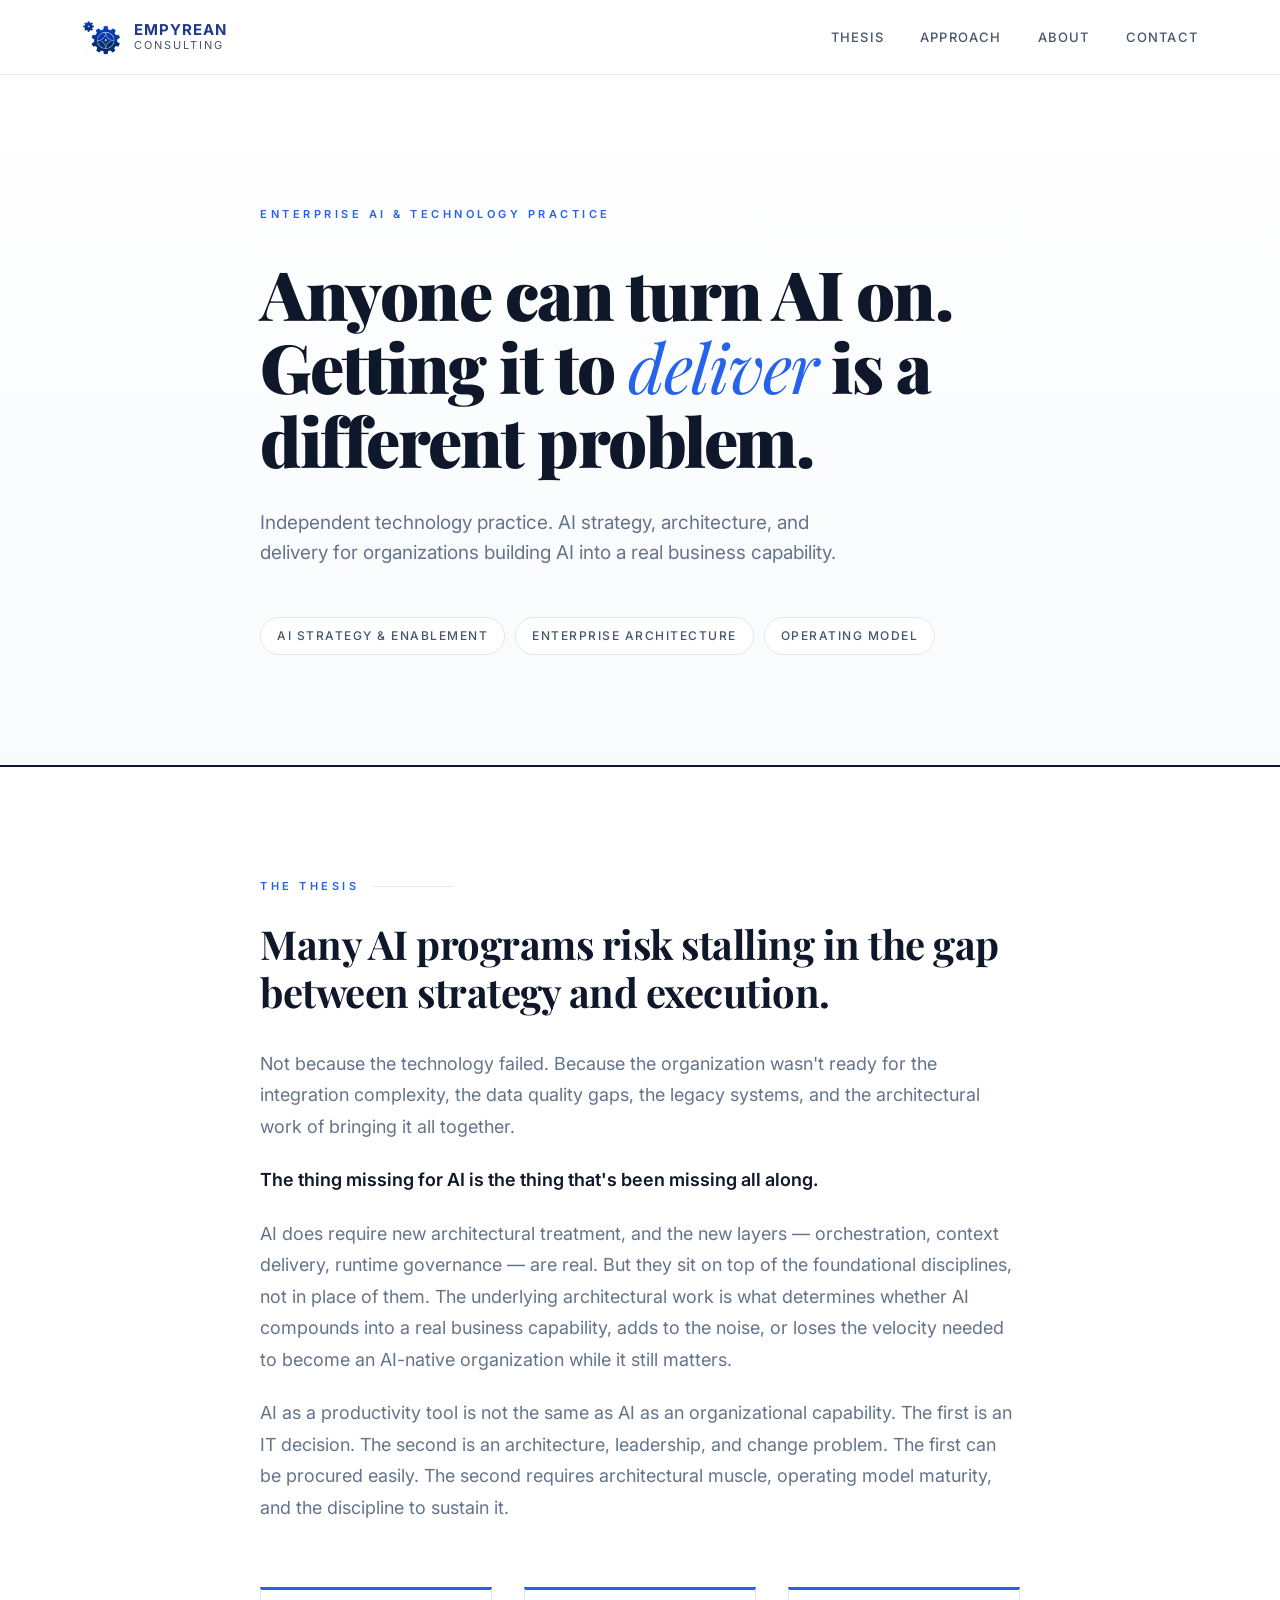
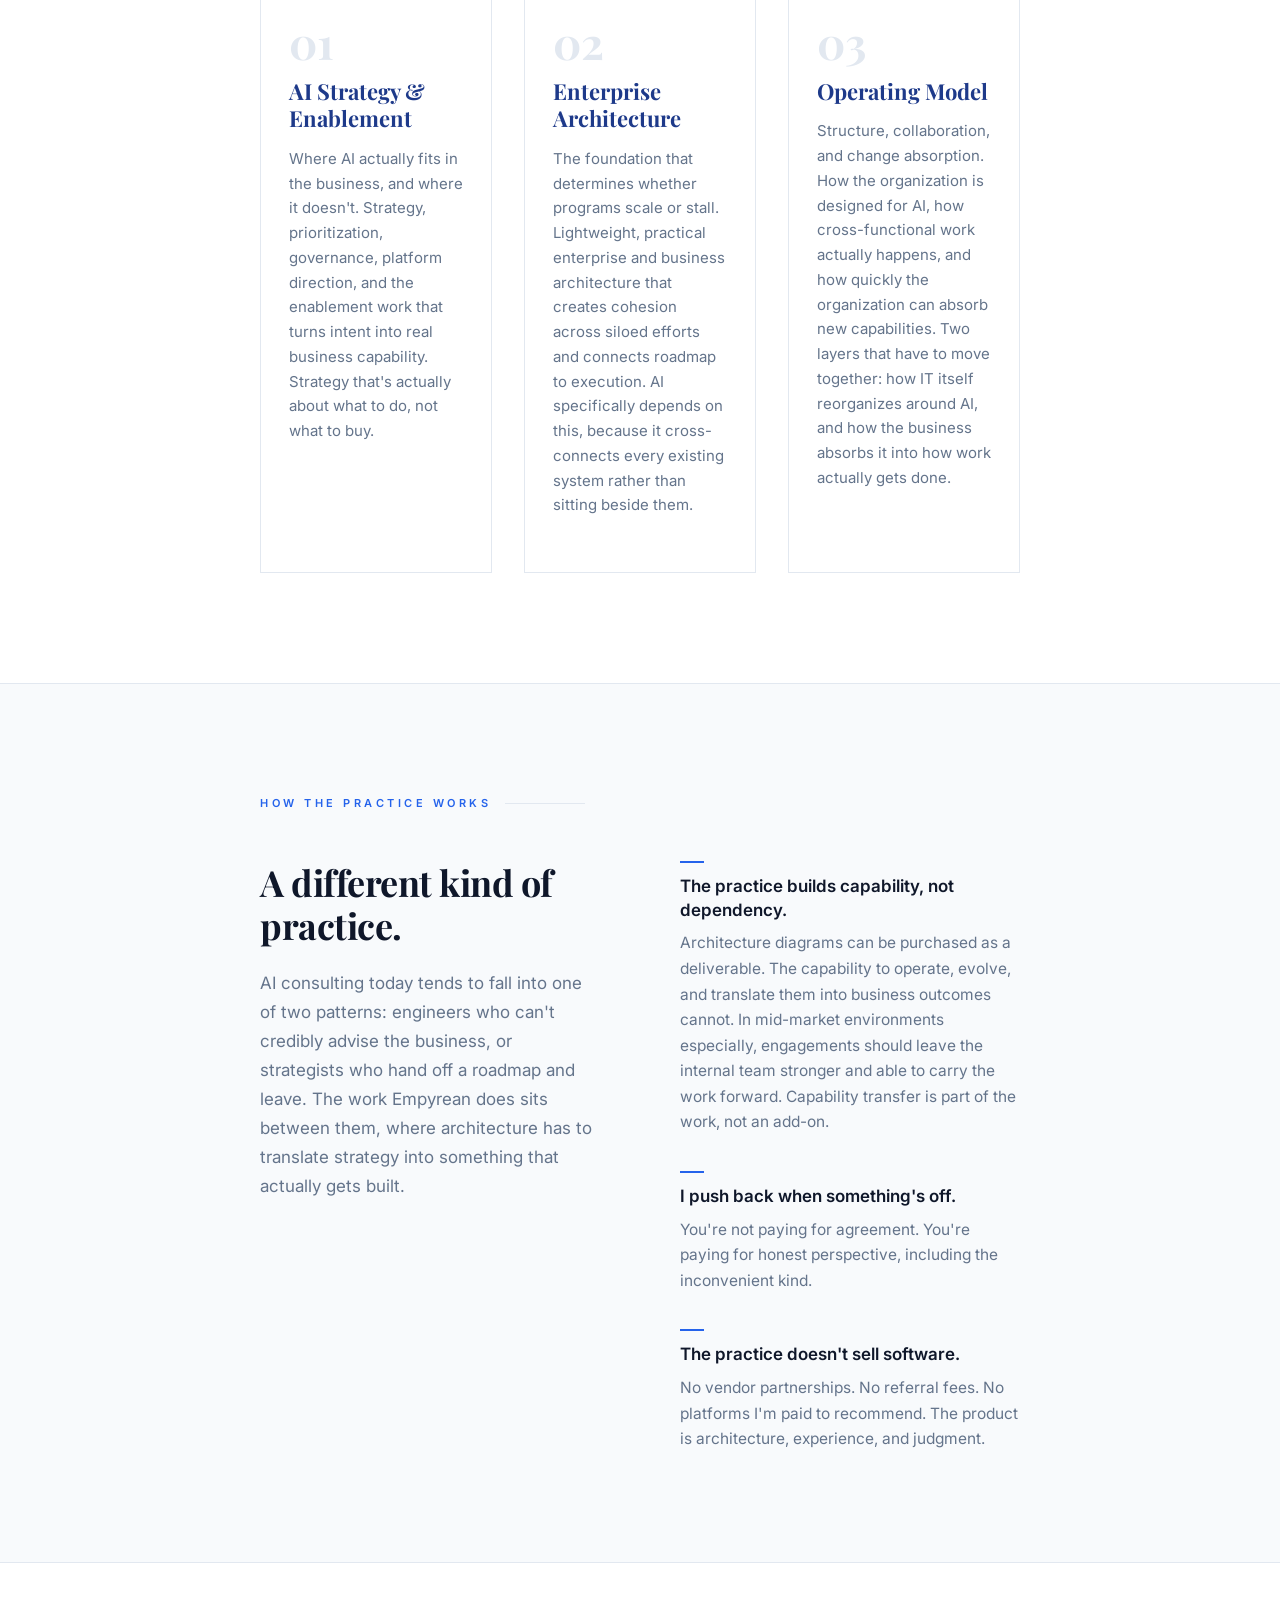
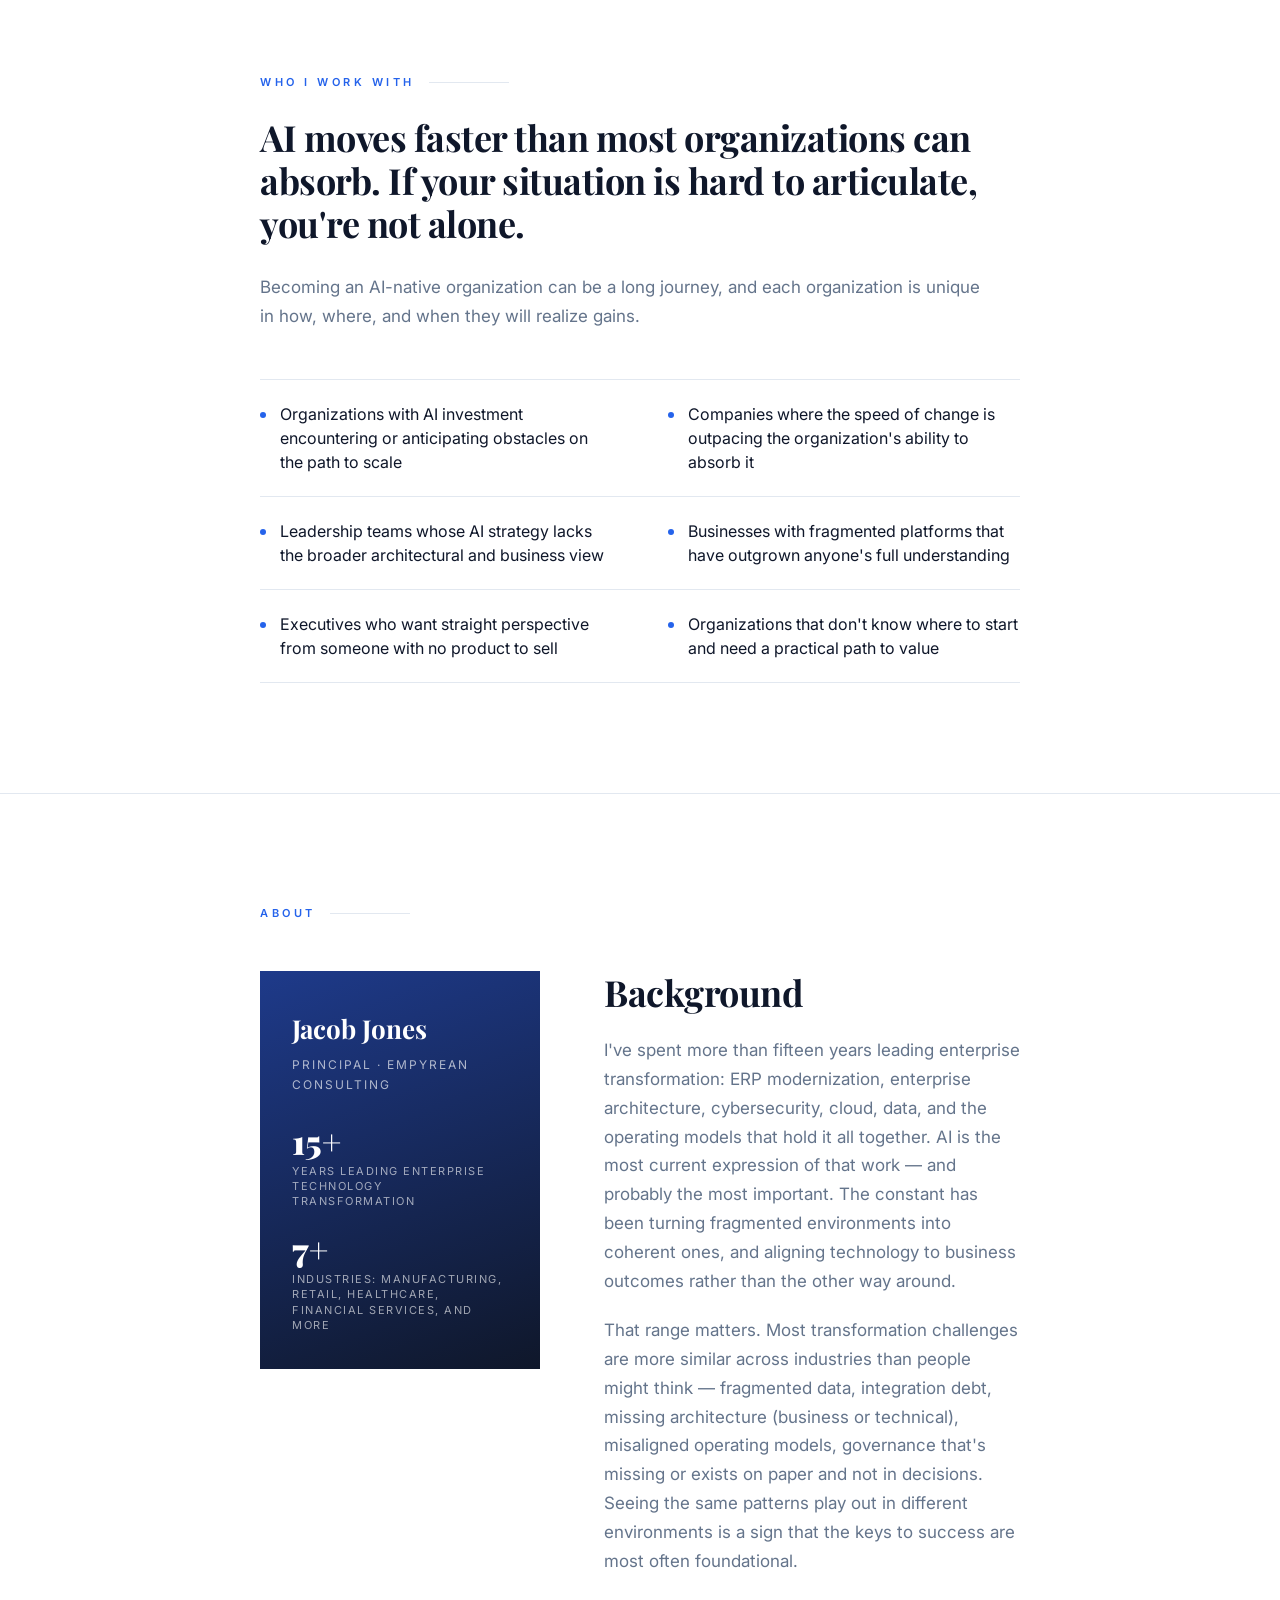
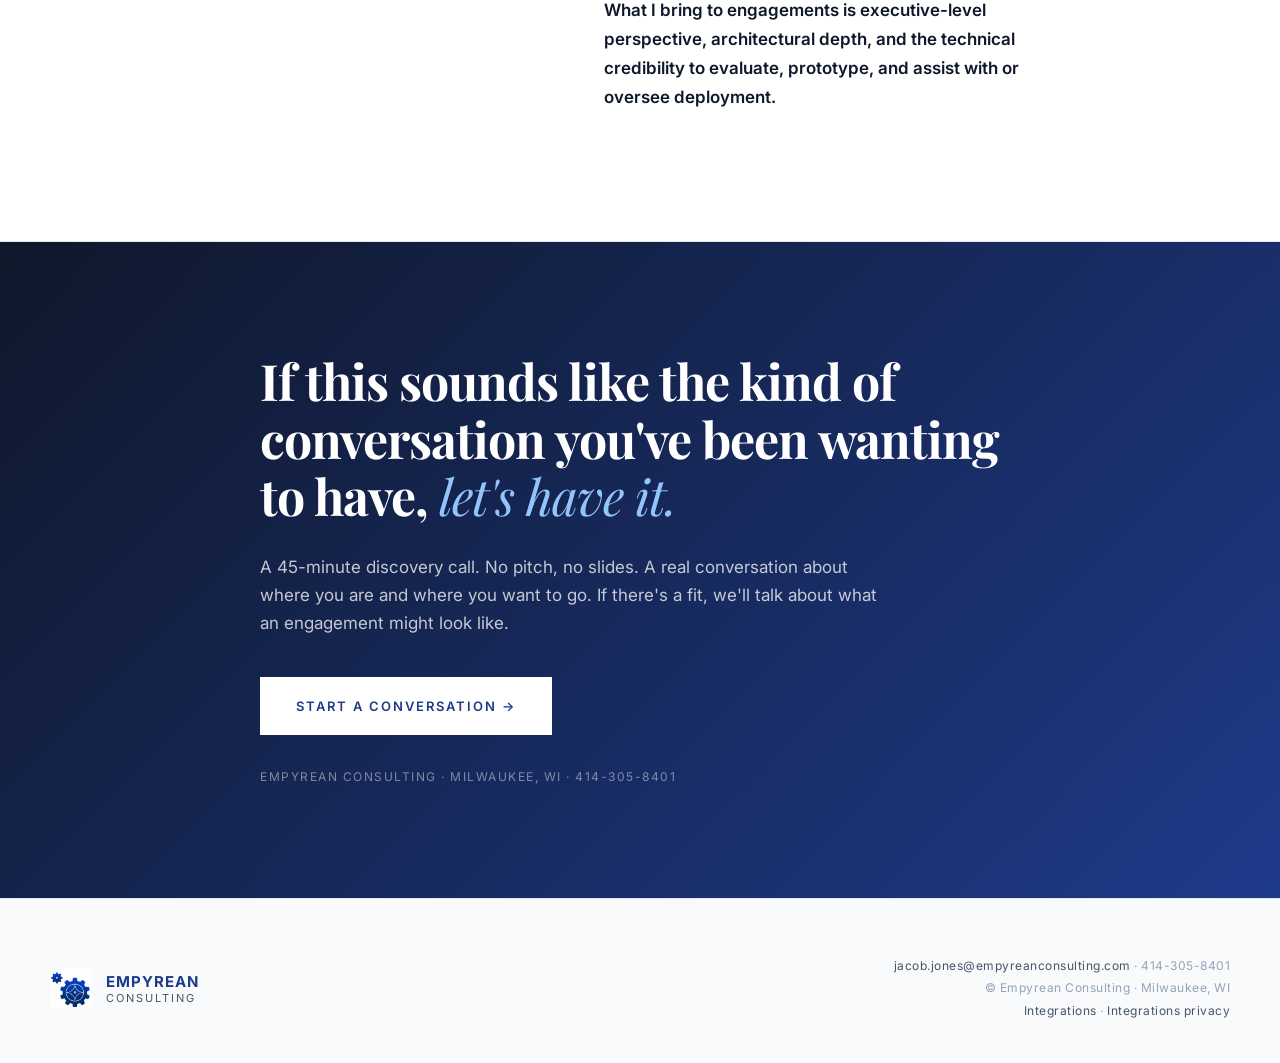
==== about/index.html @ c44e19b5 "Draft software homepage and preserve consulting About [pc1-codex-4]" ====
<!DOCTYPE html>
<html lang="en">
<head>
<meta charset="UTF-8">
<meta name="google-site-verification" content="CAHDB5dFgv0zYe6Qhjd2fgvT1jPb4KAno0qpgCTAJr0" />
<meta name="viewport" content="width=device-width, initial-scale=1.0">
<title>About the Practice | Empyrean Consulting</title>
<meta name="description" content="Independent technology practice helping organizations close the gap between AI strategy and execution. AI Strategy &amp; Enablement, Enterprise Architecture, and Operating Model.">

<meta property="og:title" content="Empyrean Consulting">
<meta property="og:description" content="Anyone can turn AI on. Getting it to deliver is a different problem.">
<meta property="og:type" content="website">
<meta property="og:url" content="https://empyreanconsulting.com/about/">

<link rel="icon" type="image/png" href="../assets/logo-gear.png">
<link href="https://fonts.googleapis.com/css2?family=Playfair+Display:wght@400;700;900&family=Inter:wght@300;400;500;600;700&display=swap" rel="stylesheet">

<style>
  :root {
    --ink: #0f172a;
    --primary: #1e3a8a;
    --accent: #2563eb;
    --steel: #475569;
    --mid: #64748b;
    --soft: #94a3b8;
    --rule: #e2e8f0;
    --paper: #ffffff;
    --paper-2: #f8fafc;
    --paper-3: #f1f5f9;
    --max-width: 1180px;
    --content-width: 760px;
  }

  *, *::before, *::after { box-sizing: border-box; margin: 0; padding: 0; }
  html { scroll-behavior: smooth; }

  body {
    background: var(--paper);
    color: var(--ink);
    font-family: 'Inter', -apple-system, BlinkMacSystemFont, sans-serif;
    font-weight: 400;
    font-size: 17px;
    line-height: 1.7;
    -webkit-font-smoothing: antialiased;
    -moz-osx-font-smoothing: grayscale;
  }

  /* NAV */
  nav {
    position: sticky;
    top: 0;
    z-index: 100;
    background: rgba(255, 255, 255, 0.92);
    backdrop-filter: blur(12px);
    -webkit-backdrop-filter: blur(12px);
    border-bottom: 1px solid var(--rule);
  }
  nav .container {
    max-width: var(--max-width);
    margin: 0 auto;
    padding: 18px 32px;
    display: flex;
    justify-content: space-between;
    align-items: center;
  }
  .brand {
    display: flex;
    align-items: center;
    gap: 12px;
    text-decoration: none;
  }
  .brand img {
    height: 38px;
    width: auto;
    display: block;
  }
  .brand-text {
    font-family: 'Inter', sans-serif;
    font-weight: 700;
    font-size: 15px;
    letter-spacing: 1px;
    color: var(--primary);
    text-transform: uppercase;
    line-height: 1.2;
  }
  .brand-text .sub {
    color: var(--steel);
    font-weight: 400;
    font-size: 11px;
    letter-spacing: 2px;
    display: block;
  }
  .nav-links { display: flex; gap: 36px; }
  .nav-links a {
    color: var(--steel);
    text-decoration: none;
    font-size: 13px;
    font-weight: 500;
    letter-spacing: 1.2px;
    text-transform: uppercase;
    transition: color 0.2s ease;
  }
  .nav-links a:hover { color: var(--accent); }

  @media (max-width: 700px) {
    .nav-links { display: none; }
    .brand-text { font-size: 13px; }
  }

  /* SECTIONS */
  section {
    padding: 110px 32px;
    border-bottom: 1px solid var(--rule);
  }
  section:last-of-type { border-bottom: none; }
  .container { max-width: var(--max-width); margin: 0 auto; }
  .content-narrow { max-width: var(--content-width); }

  /* HERO */
  .hero {
    padding: 130px 32px 110px;
    background: linear-gradient(180deg, var(--paper) 0%, var(--paper-2) 100%);
    border-bottom: 2px solid var(--ink);
    position: relative;
    overflow: hidden;
  }
  .hero::before {
    content: '';
    position: absolute;
    right: -200px;
    top: -100px;
    width: 600px;
    height: 600px;
    background-image: url('assets/logo-gear.png');
    background-size: contain;
    background-repeat: no-repeat;
    background-position: center;
    opacity: 0.05;
    z-index: 0;
  }
  .hero .container { position: relative; z-index: 1; }
  .hero-eyebrow {
    font-size: 11px;
    font-weight: 600;
    letter-spacing: 3.5px;
    text-transform: uppercase;
    color: var(--accent);
    margin-bottom: 32px;
  }
  .hero h1 {
    font-family: 'Playfair Display', serif;
    font-size: clamp(38px, 6vw, 68px);
    font-weight: 900;
    line-height: 1.08;
    letter-spacing: -1.5px;
    margin-bottom: 32px;
    color: var(--ink);
    max-width: 900px;
  }
  .hero h1 em {
    font-style: italic;
    font-weight: 400;
    color: var(--accent);
  }
  .hero-sub {
    font-size: 19px;
    color: var(--mid);
    max-width: 620px;
    line-height: 1.6;
    margin-bottom: 48px;
  }
  .hero-meta { display: flex; flex-wrap: wrap; gap: 10px; }
  .hero-meta .pill {
    padding: 8px 16px;
    background: var(--paper);
    border: 1px solid var(--rule);
    border-radius: 100px;
    font-size: 12px;
    letter-spacing: 1.5px;
    text-transform: uppercase;
    color: var(--steel);
    font-weight: 500;
  }

  /* SECTION LABELS */
  .section-label {
    font-size: 11px;
    font-weight: 600;
    letter-spacing: 3.5px;
    text-transform: uppercase;
    color: var(--accent);
    margin-bottom: 24px;
    display: flex;
    align-items: center;
    gap: 14px;
  }
  .section-label::after {
    content: '';
    flex: 1;
    height: 1px;
    background: var(--rule);
    max-width: 80px;
  }

  /* THESIS */
  .thesis h2 {
    font-family: 'Playfair Display', serif;
    font-size: clamp(28px, 4vw, 40px);
    font-weight: 700;
    line-height: 1.2;
    margin-bottom: 32px;
    color: var(--ink);
    letter-spacing: -0.5px;
  }
  .thesis p {
    font-size: 18px;
    color: var(--mid);
    margin-bottom: 22px;
    line-height: 1.75;
  }
  .thesis p strong { color: var(--ink); font-weight: 600; }

  /* PILLARS */
  .pillars-grid {
    display: grid;
    grid-template-columns: repeat(3, 1fr);
    gap: 32px;
    margin-top: 64px;
  }
  @media (max-width: 820px) {
    .pillars-grid { grid-template-columns: 1fr; gap: 24px; }
  }
  .pillar {
    background: var(--paper);
    border: 1px solid var(--rule);
    border-top: 3px solid var(--accent);
    padding: 32px 28px;
    transition: transform 0.2s ease, box-shadow 0.2s ease;
  }
  .pillar:hover {
    transform: translateY(-2px);
    box-shadow: 0 8px 24px rgba(15, 23, 42, 0.06);
  }
  .pillar-num {
    font-family: 'Playfair Display', serif;
    font-size: 44px;
    font-weight: 700;
    color: var(--rule);
    line-height: 0.9;
    margin-bottom: 16px;
  }
  .pillar h3 {
    font-family: 'Playfair Display', serif;
    font-size: 22px;
    font-weight: 700;
    margin-bottom: 14px;
    color: var(--primary);
    line-height: 1.25;
  }
  .pillar p { font-size: 15px; color: var(--mid); line-height: 1.65; }

  /* APPROACH */
  .approach { background: var(--paper-2); }
  .approach-grid {
    display: grid;
    grid-template-columns: 1fr 1fr;
    gap: 80px;
    margin-top: 48px;
  }
  @media (max-width: 820px) { .approach-grid { grid-template-columns: 1fr; gap: 48px; } }
  .approach h2 {
    font-family: 'Playfair Display', serif;
    font-size: clamp(28px, 4vw, 36px);
    font-weight: 700;
    line-height: 1.2;
    margin-bottom: 22px;
    letter-spacing: -0.5px;
    color: var(--ink);
  }
  .approach-intro { font-size: 17px; color: var(--mid); line-height: 1.7; }
  .approach-principle { margin-bottom: 36px; }
  .approach-principle:last-child { margin-bottom: 0; }
  .approach-principle h4 {
    font-size: 17px;
    font-weight: 600;
    color: var(--ink);
    margin-bottom: 8px;
    line-height: 1.4;
  }
  .approach-principle p { font-size: 15.5px; color: var(--mid); line-height: 1.65; }
  .approach-divider {
    width: 24px;
    height: 2px;
    background: var(--accent);
    margin-bottom: 12px;
  }

  /* WHO */
  .who h2 {
    font-family: 'Playfair Display', serif;
    font-size: clamp(28px, 4vw, 36px);
    font-weight: 700;
    line-height: 1.2;
    margin-bottom: 28px;
    letter-spacing: -0.5px;
    color: var(--ink);
  }
  .who-intro {
    font-size: 17px;
    color: var(--mid);
    margin-bottom: 48px;
    line-height: 1.7;
    max-width: 720px;
  }
  .who-grid {
    display: grid;
    grid-template-columns: repeat(2, 1fr);
    border-top: 1px solid var(--rule);
  }
  @media (max-width: 640px) { .who-grid { grid-template-columns: 1fr; } }
  .who-item {
    padding: 22px 28px 22px 0;
    border-bottom: 1px solid var(--rule);
    font-size: 16px;
    color: var(--ink);
    line-height: 1.5;
    display: flex;
    align-items: flex-start;
    gap: 14px;
  }
  .who-item:nth-child(even) { padding-left: 28px; padding-right: 0; }
  .who-item::before {
    content: '';
    flex-shrink: 0;
    width: 6px;
    height: 6px;
    background: var(--accent);
    border-radius: 50%;
    margin-top: 10px;
  }
  @media (max-width: 640px) {
    .who-item, .who-item:nth-child(even) { padding: 18px 0; }
  }

  /* ABOUT */
  .about-grid {
    display: grid;
    grid-template-columns: 280px 1fr;
    gap: 64px;
    align-items: start;
    margin-top: 48px;
  }
  @media (max-width: 820px) { .about-grid { grid-template-columns: 1fr; gap: 32px; } }
  .about-card {
    background: var(--primary);
    background-image: linear-gradient(160deg, var(--primary) 0%, var(--ink) 100%);
    color: #fff;
    padding: 36px 32px;
    position: relative;
    overflow: hidden;
  }
  .about-card::before {
    content: '';
    position: absolute;
    bottom: -80px;
    right: -80px;
    width: 240px;
    height: 240px;
    background-image: url('assets/logo-gear.png');
    background-size: contain;
    background-repeat: no-repeat;
    opacity: 0.1;
  }
  .about-card-content { position: relative; z-index: 1; }
  .about-card h3 {
    font-family: 'Playfair Display', serif;
    font-size: 26px;
    font-weight: 700;
    margin-bottom: 4px;
    color: #fff;
  }
  .about-card .role {
    font-size: 12px;
    letter-spacing: 2px;
    text-transform: uppercase;
    color: rgba(255,255,255,0.65);
    margin-bottom: 28px;
  }
  .about-card .stat-block { margin-bottom: 22px; }
  .about-card .stat-block:last-child { margin-bottom: 0; }
  .about-card .stat-num {
    font-family: 'Playfair Display', serif;
    font-size: 34px;
    font-weight: 900;
    line-height: 1;
    color: #fff;
  }
  .about-card .stat-label {
    font-size: 11px;
    letter-spacing: 1.5px;
    text-transform: uppercase;
    color: rgba(255,255,255,0.6);
    margin-top: 6px;
    line-height: 1.4;
  }
  .about-text h2 {
    font-family: 'Playfair Display', serif;
    font-size: clamp(28px, 4vw, 36px);
    font-weight: 700;
    line-height: 1.2;
    margin-bottom: 22px;
    letter-spacing: -0.5px;
    color: var(--ink);
  }
  .about-text p {
    font-size: 17px;
    color: var(--mid);
    margin-bottom: 20px;
    line-height: 1.7;
  }
  .about-text p strong { color: var(--ink); font-weight: 600; }

  /* CTA */
  .cta {
    background: var(--ink);
    background-image: linear-gradient(135deg, var(--ink) 0%, var(--primary) 100%);
    color: var(--paper);
    border: none;
    position: relative;
    overflow: hidden;
  }
  .cta::before {
    content: '';
    position: absolute;
    right: -150px;
    bottom: -150px;
    width: 500px;
    height: 500px;
    background-image: url('assets/logo-gear.png');
    background-size: contain;
    background-repeat: no-repeat;
    opacity: 0.07;
  }
  .cta .container { position: relative; z-index: 1; }
  .cta h2 {
    font-family: 'Playfair Display', serif;
    font-size: clamp(32px, 5vw, 50px);
    font-weight: 700;
    line-height: 1.15;
    margin-bottom: 28px;
    color: #fff;
    letter-spacing: -1px;
    max-width: 800px;
  }
  .cta h2 em {
    color: #93c5fd;
    font-style: italic;
    font-weight: 400;
  }
  .cta p {
    font-size: 17px;
    color: rgba(255,255,255,0.75);
    max-width: 620px;
    line-height: 1.65;
    margin-bottom: 40px;
  }
  .cta-button {
    display: inline-block;
    background: #fff;
    color: var(--primary);
    padding: 18px 36px;
    text-decoration: none;
    font-size: 13px;
    font-weight: 600;
    letter-spacing: 2px;
    text-transform: uppercase;
    transition: background 0.2s ease, transform 0.2s ease, color 0.2s ease;
  }
  .cta-button:hover {
    background: var(--accent);
    color: #fff;
    transform: translateY(-2px);
  }
  .cta-meta {
    margin-top: 32px;
    font-size: 12px;
    letter-spacing: 1.5px;
    text-transform: uppercase;
    color: rgba(255,255,255,0.45);
  }

  /* FOOTER */
  footer {
    background: var(--paper-2);
    padding: 56px 32px 40px;
    border-top: 1px solid var(--rule);
  }
  footer .container {
    display: flex;
    justify-content: space-between;
    align-items: center;
    flex-wrap: wrap;
    gap: 24px;
  }
  .footer-brand { display: flex; align-items: center; gap: 14px; }
  .footer-brand img { height: 40px; width: auto; }
  .footer-brand-text {
    font-family: 'Inter', sans-serif;
    font-weight: 700;
    font-size: 15px;
    color: var(--primary);
    text-transform: uppercase;
    letter-spacing: 1px;
    line-height: 1.3;
  }
  .footer-brand-text .sub {
    color: var(--steel);
    font-weight: 400;
    font-size: 11px;
    letter-spacing: 2px;
    display: block;
  }
  .footer-meta {
    font-size: 12px;
    color: var(--soft);
    letter-spacing: 0.5px;
    text-align: right;
    line-height: 1.9;
  }
  .footer-meta a { color: var(--steel); text-decoration: none; }
  .footer-meta a:hover { color: var(--accent); }
  @media (max-width: 640px) {
    footer .container { flex-direction: column; align-items: flex-start; }
    .footer-meta { text-align: left; }
  }
</style>
</head>

<body>

<nav>
  <div class="container">
    <a href="../" class="brand">
      <img src="../assets/logo-gear.png" alt="Empyrean Consulting">
      <span class="brand-text">Empyrean<span class="sub">Consulting</span></span>
    </a>
    <div class="nav-links">
      <a href="#thesis">Thesis</a>
      <a href="#approach">Approach</a>
      <a href="#about">About</a>
      <a href="#contact">Contact</a>
    </div>
  </div>
</nav>

<section class="hero" id="top">
  <div class="container content-narrow">
    <div class="hero-eyebrow">Enterprise AI &amp; Technology Practice</div>
    <h1>Anyone can turn AI on.<br>Getting it to <em>deliver</em> is a different problem.</h1>
    <p class="hero-sub">
      Independent technology practice. AI strategy, architecture, and delivery for organizations building AI into a real business capability.
    </p>
    <div class="hero-meta">
      <span class="pill">AI Strategy &amp; Enablement</span>
      <span class="pill">Enterprise Architecture</span>
      <span class="pill">Operating Model</span>
    </div>
  </div>
</section>

<section class="thesis" id="thesis">
  <div class="container content-narrow">
    <div class="section-label">The Thesis</div>
    <h2>Many AI programs risk stalling in the gap between strategy and execution.</h2>
    <p>
      Not because the technology failed. Because the organization wasn't ready for the integration complexity, the data quality gaps, the legacy systems, and the architectural work of bringing it all together.
    </p>
    <p>
      <strong>The thing missing for AI is the thing that's been missing all along.</strong>
    </p>
    <p>
      AI does require new architectural treatment, and the new layers — orchestration, context delivery, runtime governance — are real. But they sit on top of the foundational disciplines, not in place of them. The underlying architectural work is what determines whether AI compounds into a real business capability, adds to the noise, or loses the velocity needed to become an AI-native organization while it still matters.
    </p>
    <p>
      AI as a productivity tool is not the same as AI as an organizational capability. The first is an IT decision. The second is an architecture, leadership, and change problem. The first can be procured easily. The second requires architectural muscle, operating model maturity, and the discipline to sustain it.
    </p>

    <div class="pillars-grid">
      <div class="pillar">
        <div class="pillar-num">01</div>
        <h3>AI Strategy &amp; Enablement</h3>
        <p>Where AI actually fits in the business, and where it doesn't. Strategy, prioritization, governance, platform direction, and the enablement work that turns intent into real business capability. Strategy that's actually about what to do, not what to buy.</p>
      </div>
      <div class="pillar">
        <div class="pillar-num">02</div>
        <h3>Enterprise Architecture</h3>
        <p>The foundation that determines whether programs scale or stall. Lightweight, practical enterprise and business architecture that creates cohesion across siloed efforts and connects roadmap to execution. AI specifically depends on this, because it cross-connects every existing system rather than sitting beside them.</p>
      </div>
      <div class="pillar">
        <div class="pillar-num">03</div>
        <h3>Operating Model</h3>
        <p>Structure, collaboration, and change absorption. How the organization is designed for AI, how cross-functional work actually happens, and how quickly the organization can absorb new capabilities. Two layers that have to move together: how IT itself reorganizes around AI, and how the business absorbs it into how work actually gets done.</p>
      </div>
    </div>
  </div>
</section>

<section class="approach" id="approach">
  <div class="container content-narrow">
    <div class="section-label">How the Practice Works</div>
    <div class="approach-grid">
      <div>
        <h2>A different kind of practice.</h2>
        <p class="approach-intro">
          AI consulting today tends to fall into one of two patterns: engineers who can't credibly advise the business, or strategists who hand off a roadmap and leave. The work Empyrean does sits between them, where architecture has to translate strategy into something that actually gets built.
        </p>
      </div>
      <div>
        <div class="approach-principle">
          <div class="approach-divider"></div>
          <h4>The practice builds capability, not dependency.</h4>
          <p>Architecture diagrams can be purchased as a deliverable. The capability to operate, evolve, and translate them into business outcomes cannot. In mid-market environments especially, engagements should leave the internal team stronger and able to carry the work forward. Capability transfer is part of the work, not an add-on.</p>
        </div>
        <div class="approach-principle">
          <div class="approach-divider"></div>
          <h4>I push back when something's off.</h4>
          <p>You're not paying for agreement. You're paying for honest perspective, including the inconvenient kind.</p>
        </div>
        <div class="approach-principle">
          <div class="approach-divider"></div>
          <h4>The practice doesn't sell software.</h4>
          <p>No vendor partnerships. No referral fees. No platforms I'm paid to recommend. The product is architecture, experience, and judgment.</p>
        </div>
      </div>
    </div>
  </div>
</section>

<section class="who" id="who">
  <div class="container content-narrow">
    <div class="section-label">Who I Work With</div>
    <h2>AI moves faster than most organizations can absorb. If your situation is hard to articulate, you're not alone.</h2>
    <p class="who-intro">
      Becoming an AI-native organization can be a long journey, and each organization is unique in how, where, and when they will realize gains.
    </p>
    <div class="who-grid">
      <div class="who-item">Organizations with AI investment encountering or anticipating obstacles on the path to scale</div>
      <div class="who-item">Companies where the speed of change is outpacing the organization's ability to absorb it</div>
      <div class="who-item">Leadership teams whose AI strategy lacks the broader architectural and business view</div>
      <div class="who-item">Businesses with fragmented platforms that have outgrown anyone's full understanding</div>
      <div class="who-item">Executives who want straight perspective from someone with no product to sell</div>
      <div class="who-item">Organizations that don't know where to start and need a practical path to value</div>
    </div>
  </div>
</section>

<section class="about" id="about">
  <div class="container content-narrow">
    <div class="section-label">About</div>
    <div class="about-grid">
      <div class="about-card">
        <div class="about-card-content">
          <h3>Jacob Jones</h3>
          <div class="role">Principal · Empyrean Consulting</div>
          <div class="stat-block">
            <div class="stat-num">15+</div>
            <div class="stat-label">Years Leading Enterprise Technology Transformation</div>
          </div>
          <div class="stat-block">
            <div class="stat-num">7+</div>
            <div class="stat-label">Industries: Manufacturing, Retail, Healthcare, Financial Services, and More</div>
          </div>
        </div>
      </div>
      <div class="about-text">
        <h2>Background</h2>
        <p>
          I've spent more than fifteen years leading enterprise transformation: ERP modernization, enterprise architecture, cybersecurity, cloud, data, and the operating models that hold it all together. AI is the most current expression of that work — and probably the most important. The constant has been turning fragmented environments into coherent ones, and aligning technology to business outcomes rather than the other way around.
        </p>
        <p>
          That range matters. Most transformation challenges are more similar across industries than people might think — fragmented data, integration debt, missing architecture (business or technical), misaligned operating models, governance that's missing or exists on paper and not in decisions. Seeing the same patterns play out in different environments is a sign that the keys to success are most often foundational.
        </p>
        <p>
          <strong>What I bring to engagements is executive-level perspective, architectural depth, and the technical credibility to evaluate, prototype, and assist with or oversee deployment.</strong>
        </p>
      </div>
    </div>
  </div>
</section>

<section class="cta" id="contact">
  <div class="container content-narrow">
    <h2>If this sounds like the kind of conversation you've been wanting to have, <em>let's have it.</em></h2>
    <p>
      A 45-minute discovery call. No pitch, no slides. A real conversation about where you are and where you want to go. If there's a fit, we'll talk about what an engagement might look like.
    </p>
    <a href="mailto:jacob.jones@empyreanconsulting.com?subject=Empyrean%20Consulting%20%E2%80%94%20Discovery%20Conversation" class="cta-button">Start a Conversation →</a>
    <div class="cta-meta">Empyrean Consulting · Milwaukee, WI · 414-305-8401</div>
  </div>
</section>

<footer>
  <div class="container">
    <div class="footer-brand">
      <img src="../assets/logo-gear.png" alt="Empyrean Consulting">
      <div class="footer-brand-text">
        Empyrean<span class="sub">Consulting</span>
      </div>
    </div>
    <div class="footer-meta">
      <a href="mailto:jacob.jones@empyreanconsulting.com">jacob.jones@empyreanconsulting.com</a> · 414-305-8401<br>
      © Empyrean Consulting · Milwaukee, WI<br>
      <a href="../integrations/">Integrations</a> · <a href="../integrations/privacy/">Integrations privacy</a>
    </div>
  </div>
</footer>

</body>
</html>
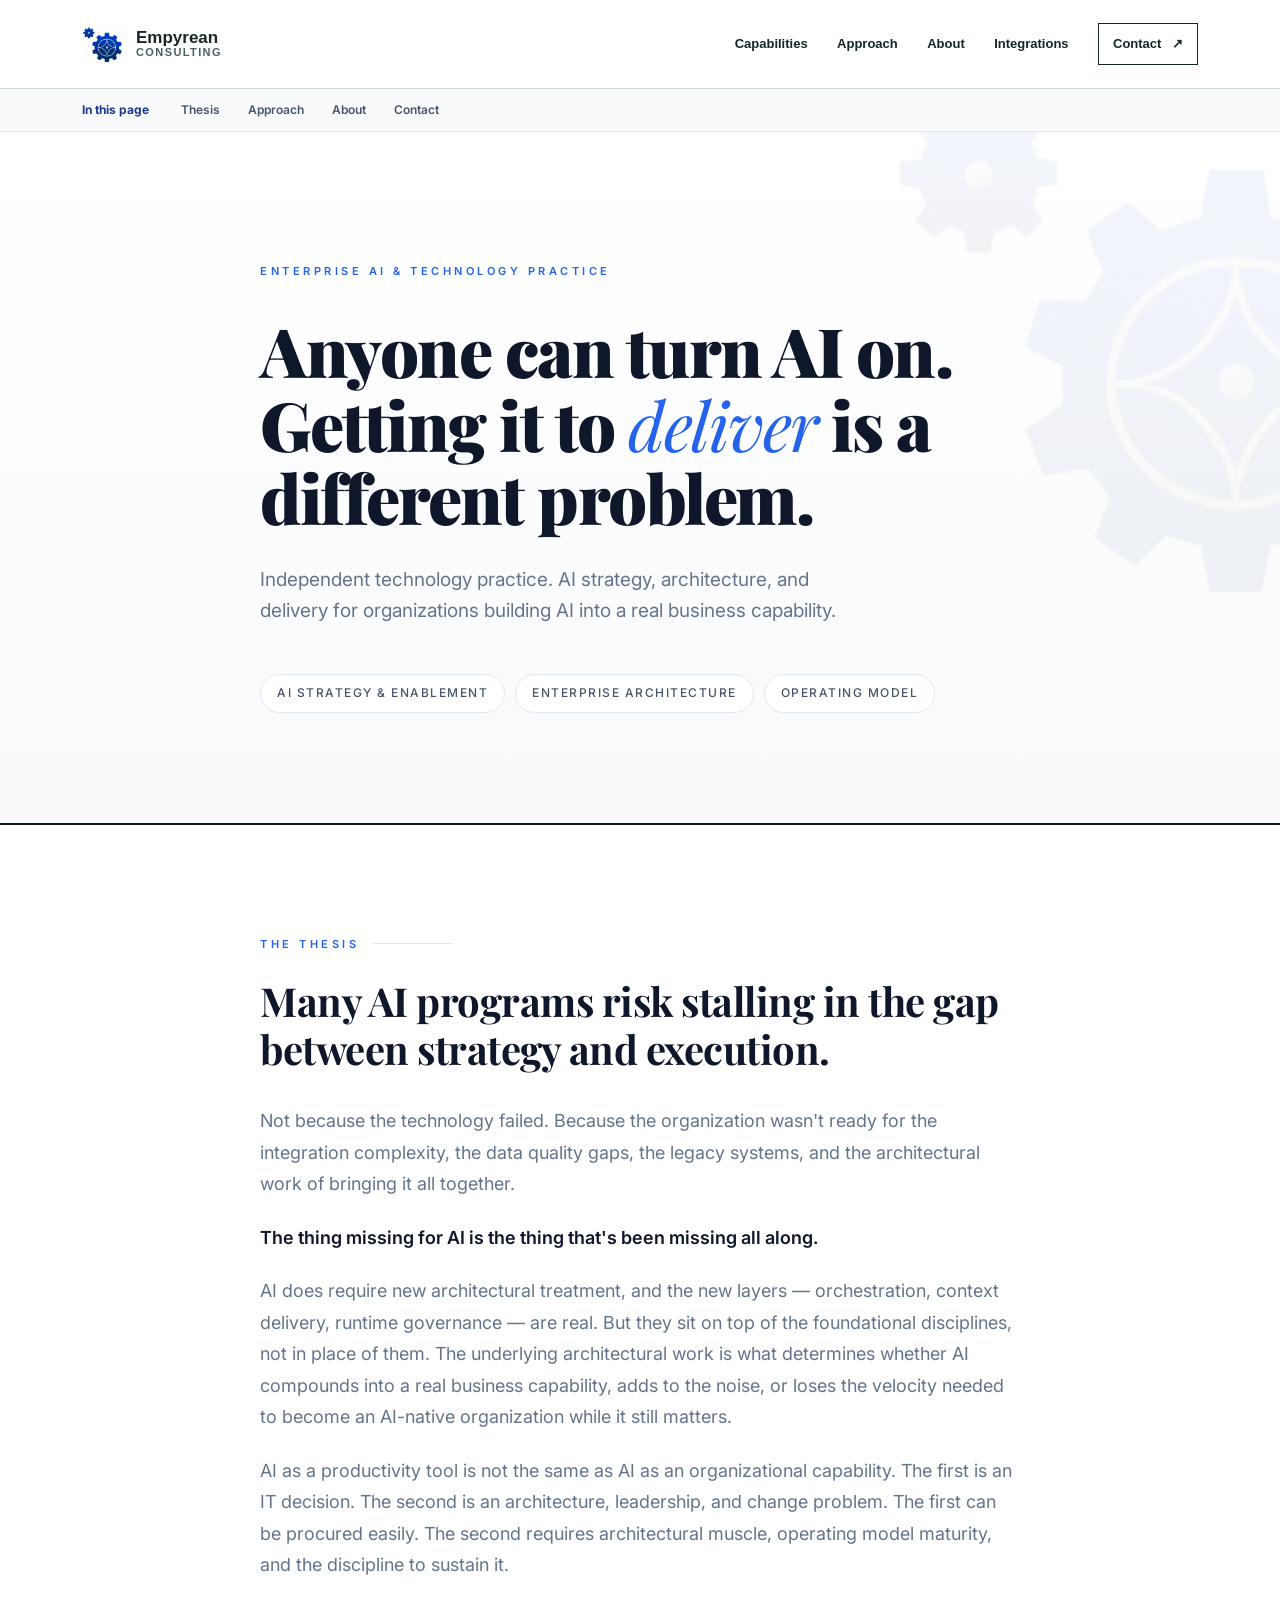
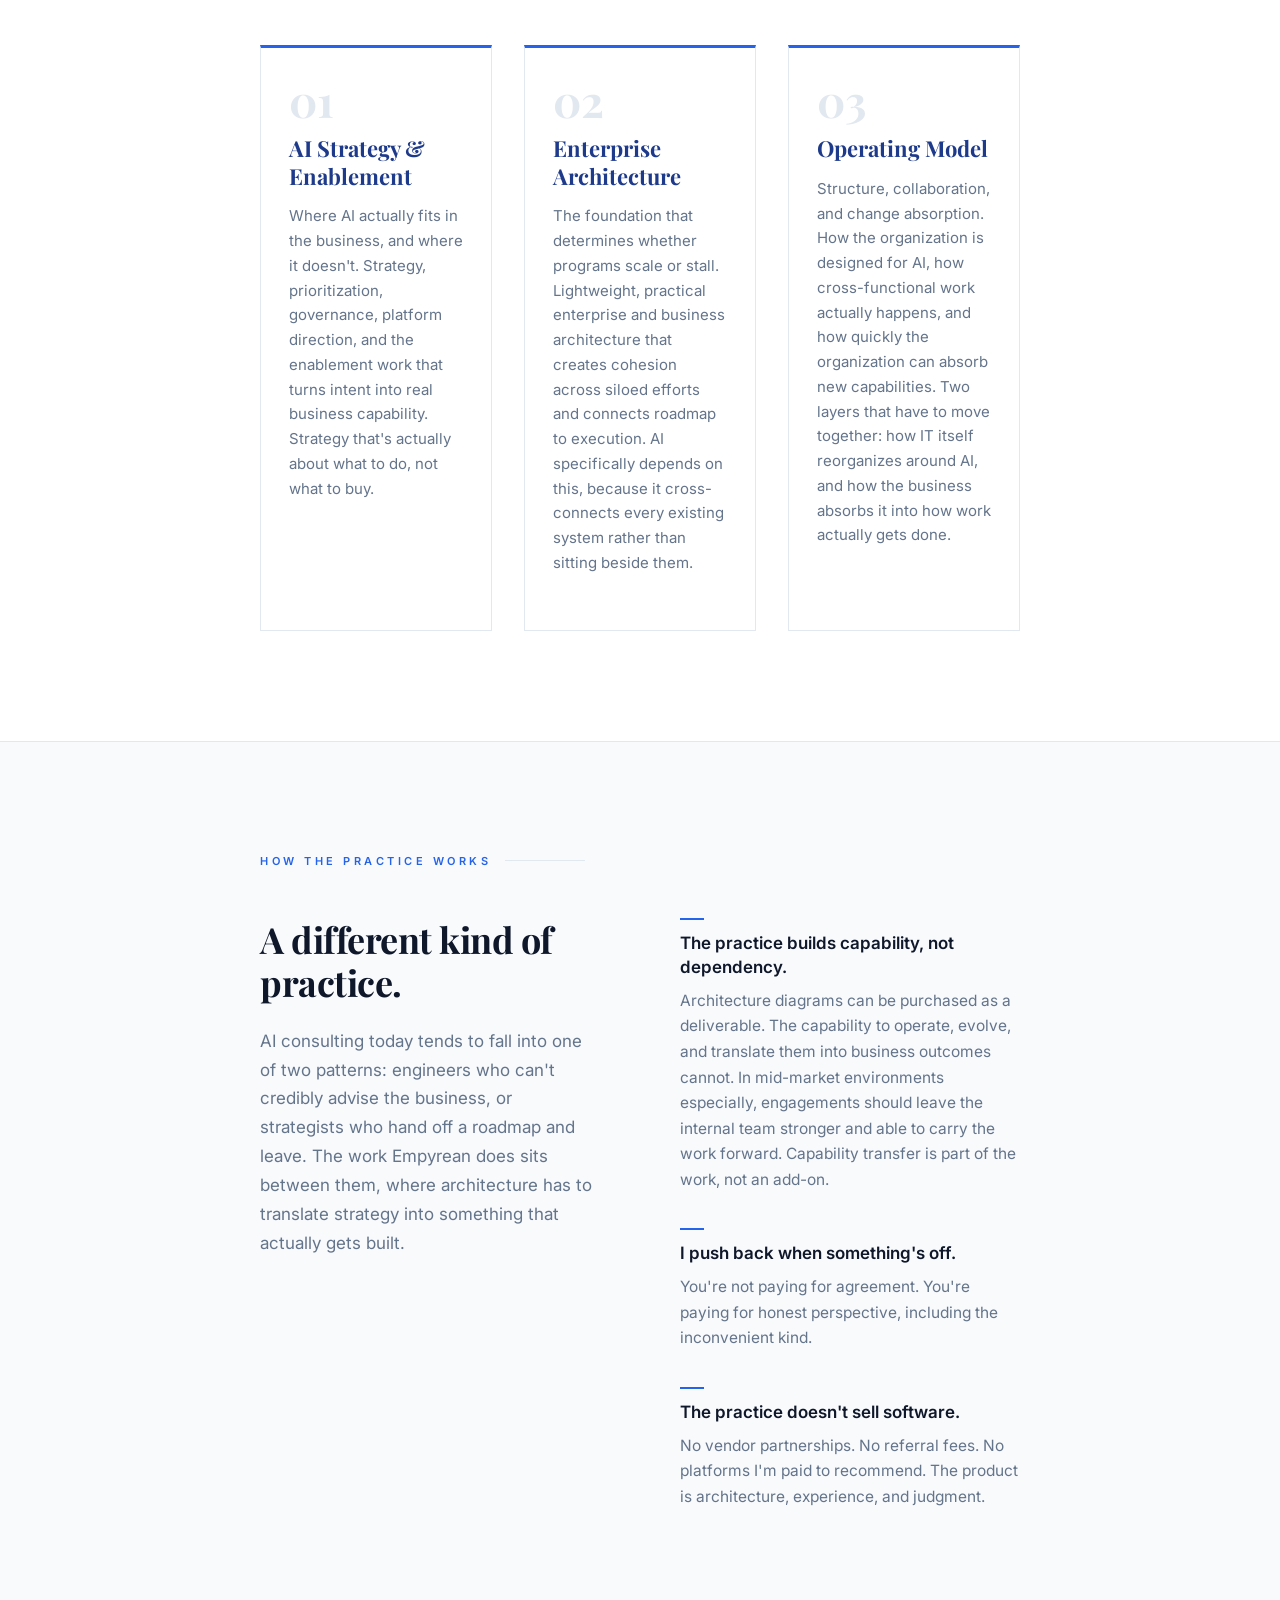
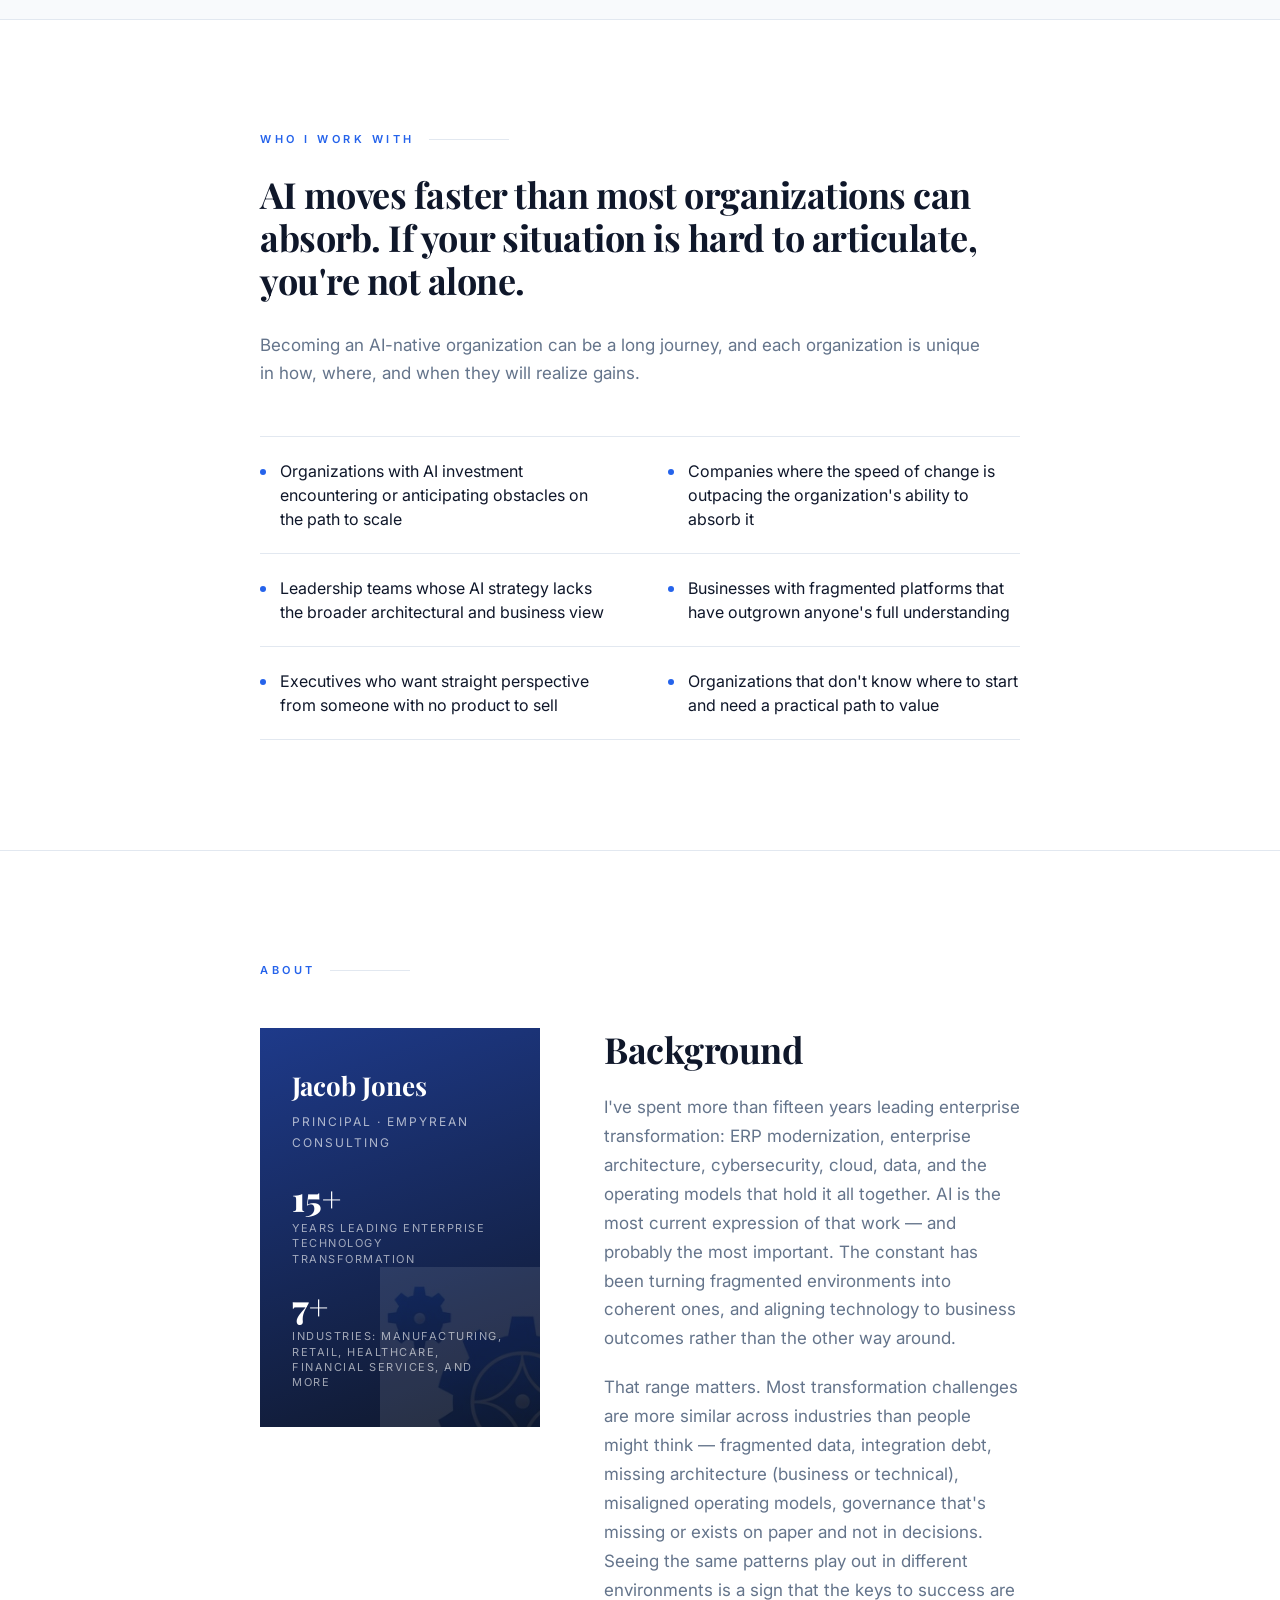
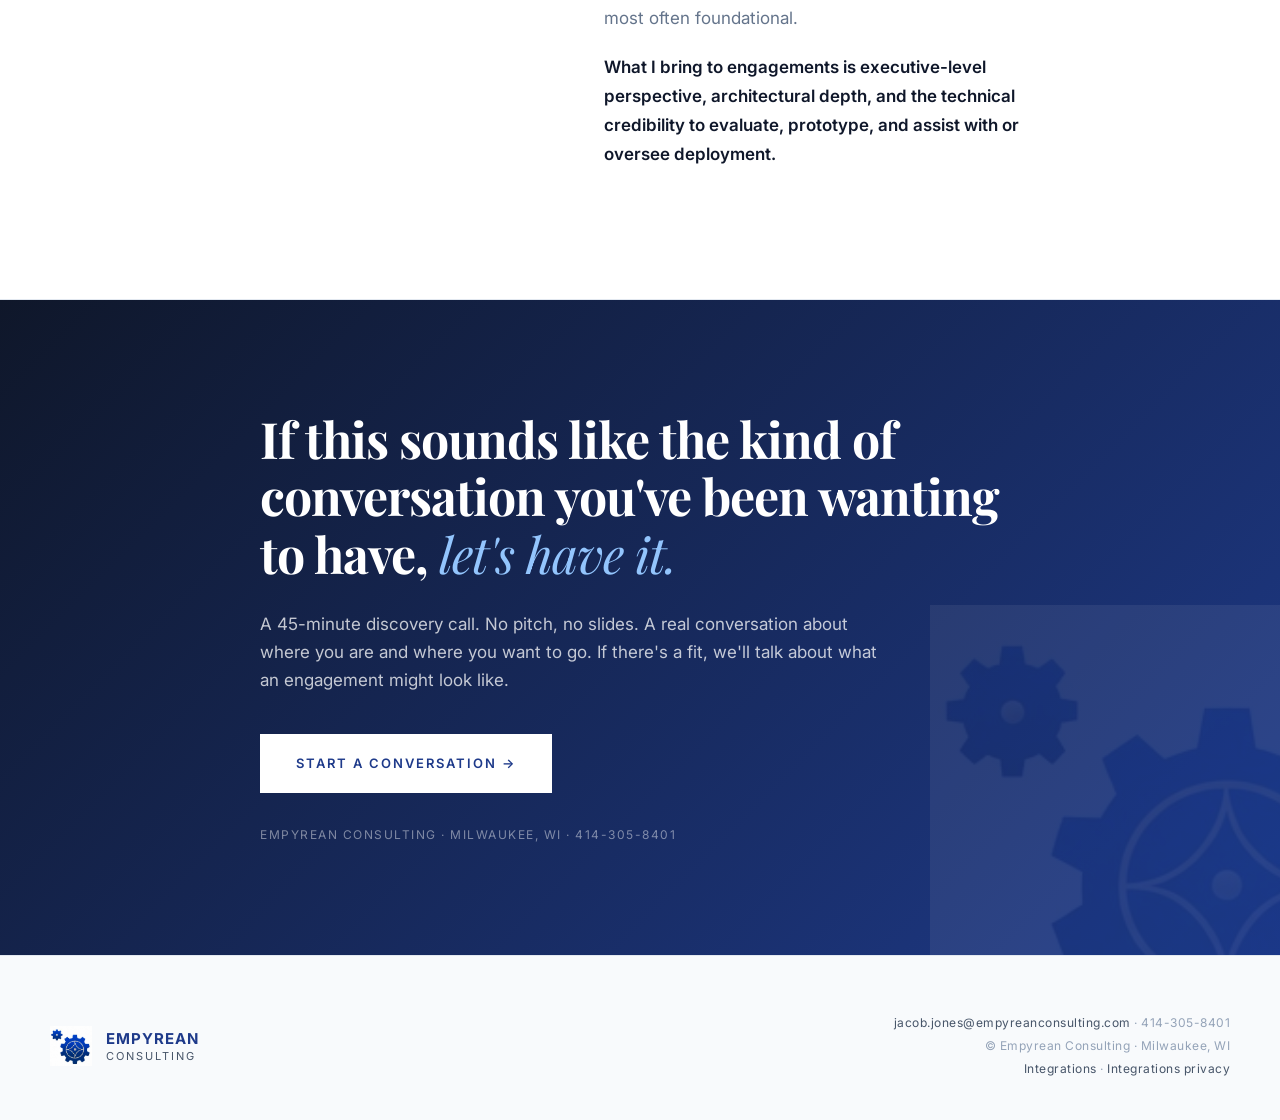
==== commit db88a738: "Keep global navigation on consulting About page [pc1-codex-4]" ====
--- a/about/index.html
+++ b/about/index.html
@@ -45,66 +45,45 @@
     -moz-osx-font-smoothing: grayscale;
   }
 
-  /* NAV */
-  nav {
-    position: sticky;
-    top: 0;
-    z-index: 100;
-    background: rgba(255, 255, 255, 0.92);
-    backdrop-filter: blur(12px);
-    -webkit-backdrop-filter: blur(12px);
-    border-bottom: 1px solid var(--rule);
-  }
-  nav .container {
+  /* Site navigation mirrors the homepage; section links stay local to About. */
+  .site-header { background: #fff; border-bottom: 1px solid #ced8d7; }
+  .site-header .container {
     max-width: var(--max-width);
+    min-height: 88px;
     margin: 0 auto;
-    padding: 18px 32px;
-    display: flex;
-    justify-content: space-between;
-    align-items: center;
-  }
-  .brand {
+    padding: 16px 32px;
     display: flex;
     align-items: center;
-    gap: 12px;
-    text-decoration: none;
-  }
-  .brand img {
-    height: 38px;
-    width: auto;
-    display: block;
-  }
-  .brand-text {
-    font-family: 'Inter', sans-serif;
-    font-weight: 700;
-    font-size: 15px;
-    letter-spacing: 1px;
-    color: var(--primary);
-    text-transform: uppercase;
-    line-height: 1.2;
-  }
-  .brand-text .sub {
-    color: var(--steel);
-    font-weight: 400;
-    font-size: 11px;
-    letter-spacing: 2px;
-    display: block;
-  }
-  .nav-links { display: flex; gap: 36px; }
-  .nav-links a {
-    color: var(--steel);
-    text-decoration: none;
-    font-size: 13px;
-    font-weight: 500;
-    letter-spacing: 1.2px;
-    text-transform: uppercase;
-    transition: color 0.2s ease;
-  }
-  .nav-links a:hover { color: var(--accent); }
-
-  @media (max-width: 700px) {
-    .nav-links { display: none; }
-    .brand-text { font-size: 13px; }
+    justify-content: space-between;
+    gap: 28px;
+  }
+  .site-header .brand { display: inline-flex; align-items: center; gap: 12px; color: #152628; font: 800 17px/1.05 Arial, Helvetica, sans-serif; text-decoration: none; white-space: nowrap; }
+  .site-header .brand img { width: 42px; height: 42px; object-fit: contain; }
+  .site-header .brand small { display: block; color: #496061; font-size: 11px; font-weight: 600; letter-spacing: 1.4px; text-transform: uppercase; }
+  .site-header nav { display: flex; align-items: center; gap: clamp(16px, 2.3vw, 32px); }
+  .site-header nav a { color: #152628; font: 700 13px/1.6 Arial, Helvetica, sans-serif; text-decoration: none; }
+  .site-header nav a:hover { color: #0e665f; text-decoration: underline; text-underline-offset: 5px; }
+  .site-header .nav-contact { border: 1px solid #152628; padding: 10px 14px; }
+  .site-header .nav-contact span { margin-left: 7px; }
+  .site-header a:focus-visible, .section-nav a:focus-visible { outline: 3px solid #d56a50; outline-offset: 4px; }
+  .section-nav { position: sticky; top: 0; z-index: 100; background: rgba(248, 250, 252, .96); backdrop-filter: blur(12px); border-bottom: 1px solid var(--rule); }
+  .section-nav .container { max-width: var(--max-width); margin: 0 auto; padding: 11px 32px; display: flex; align-items: center; gap: 32px; }
+  .section-nav strong { color: var(--primary); font-size: 12px; white-space: nowrap; }
+  .section-nav .nav-links { display: flex; align-items: center; gap: 28px; overflow-x: auto; }
+  .section-nav a { color: var(--steel); font-size: 12px; font-weight: 600; text-decoration: none; white-space: nowrap; }
+  .section-nav a:hover { color: var(--accent); text-decoration: underline; text-underline-offset: 5px; }
+  @media (max-width: 900px) {
+    .site-header .container { align-items: flex-start; flex-direction: column; gap: 14px; }
+    .site-header nav { width: 100%; flex-wrap: wrap; gap: 8px 18px; }
+    .site-header nav a { padding-block: 6px; }
+    .site-header .nav-contact { border: 0; padding-inline: 0; }
+  }
+  @media (max-width: 650px) {
+    .site-header .container, .section-nav .container { padding-inline: 18px; }
+    .site-header nav { gap: 5px 16px; }
+    .site-header nav a { font-size: 12px; }
+    .section-nav .container { gap: 18px; }
+    .section-nav .nav-links { gap: 20px; }
   }
 
   /* SECTIONS */
@@ -131,7 +110,7 @@
     top: -100px;
     width: 600px;
     height: 600px;
-    background-image: url('assets/logo-gear.png');
+    background-image: url('../assets/logo-gear.png');
     background-size: contain;
     background-repeat: no-repeat;
     background-position: center;
@@ -366,7 +345,7 @@
     right: -80px;
     width: 240px;
     height: 240px;
-    background-image: url('assets/logo-gear.png');
+    background-image: url('../assets/logo-gear.png');
     background-size: contain;
     background-repeat: no-repeat;
     opacity: 0.1;
@@ -436,7 +415,7 @@
     bottom: -150px;
     width: 500px;
     height: 500px;
-    background-image: url('assets/logo-gear.png');
+    background-image: url('../assets/logo-gear.png');
     background-size: contain;
     background-repeat: no-repeat;
     opacity: 0.07;
@@ -538,12 +517,25 @@
 
 <body>
 
-<nav>
+<header class="site-header">
   <div class="container">
     <a href="../" class="brand">
-      <img src="../assets/logo-gear.png" alt="Empyrean Consulting">
-      <span class="brand-text">Empyrean<span class="sub">Consulting</span></span>
+      <img src="../assets/logo-gear.png" alt="" width="42" height="42">
+      <span>Empyrean<small>Consulting</small></span>
     </a>
+    <nav aria-label="Main navigation">
+      <a href="../#capabilities">Capabilities</a>
+      <a href="../#approach">Approach</a>
+      <a href="./" aria-current="page">About</a>
+      <a href="../integrations/">Integrations</a>
+      <a class="nav-contact" href="../#contact">Contact <span aria-hidden="true">&#8599;</span></a>
+    </nav>
+  </div>
+</header>
+
+<nav class="section-nav" aria-label="About page sections">
+  <div class="container">
+    <strong>In this page</strong>
     <div class="nav-links">
       <a href="#thesis">Thesis</a>
       <a href="#approach">Approach</a>
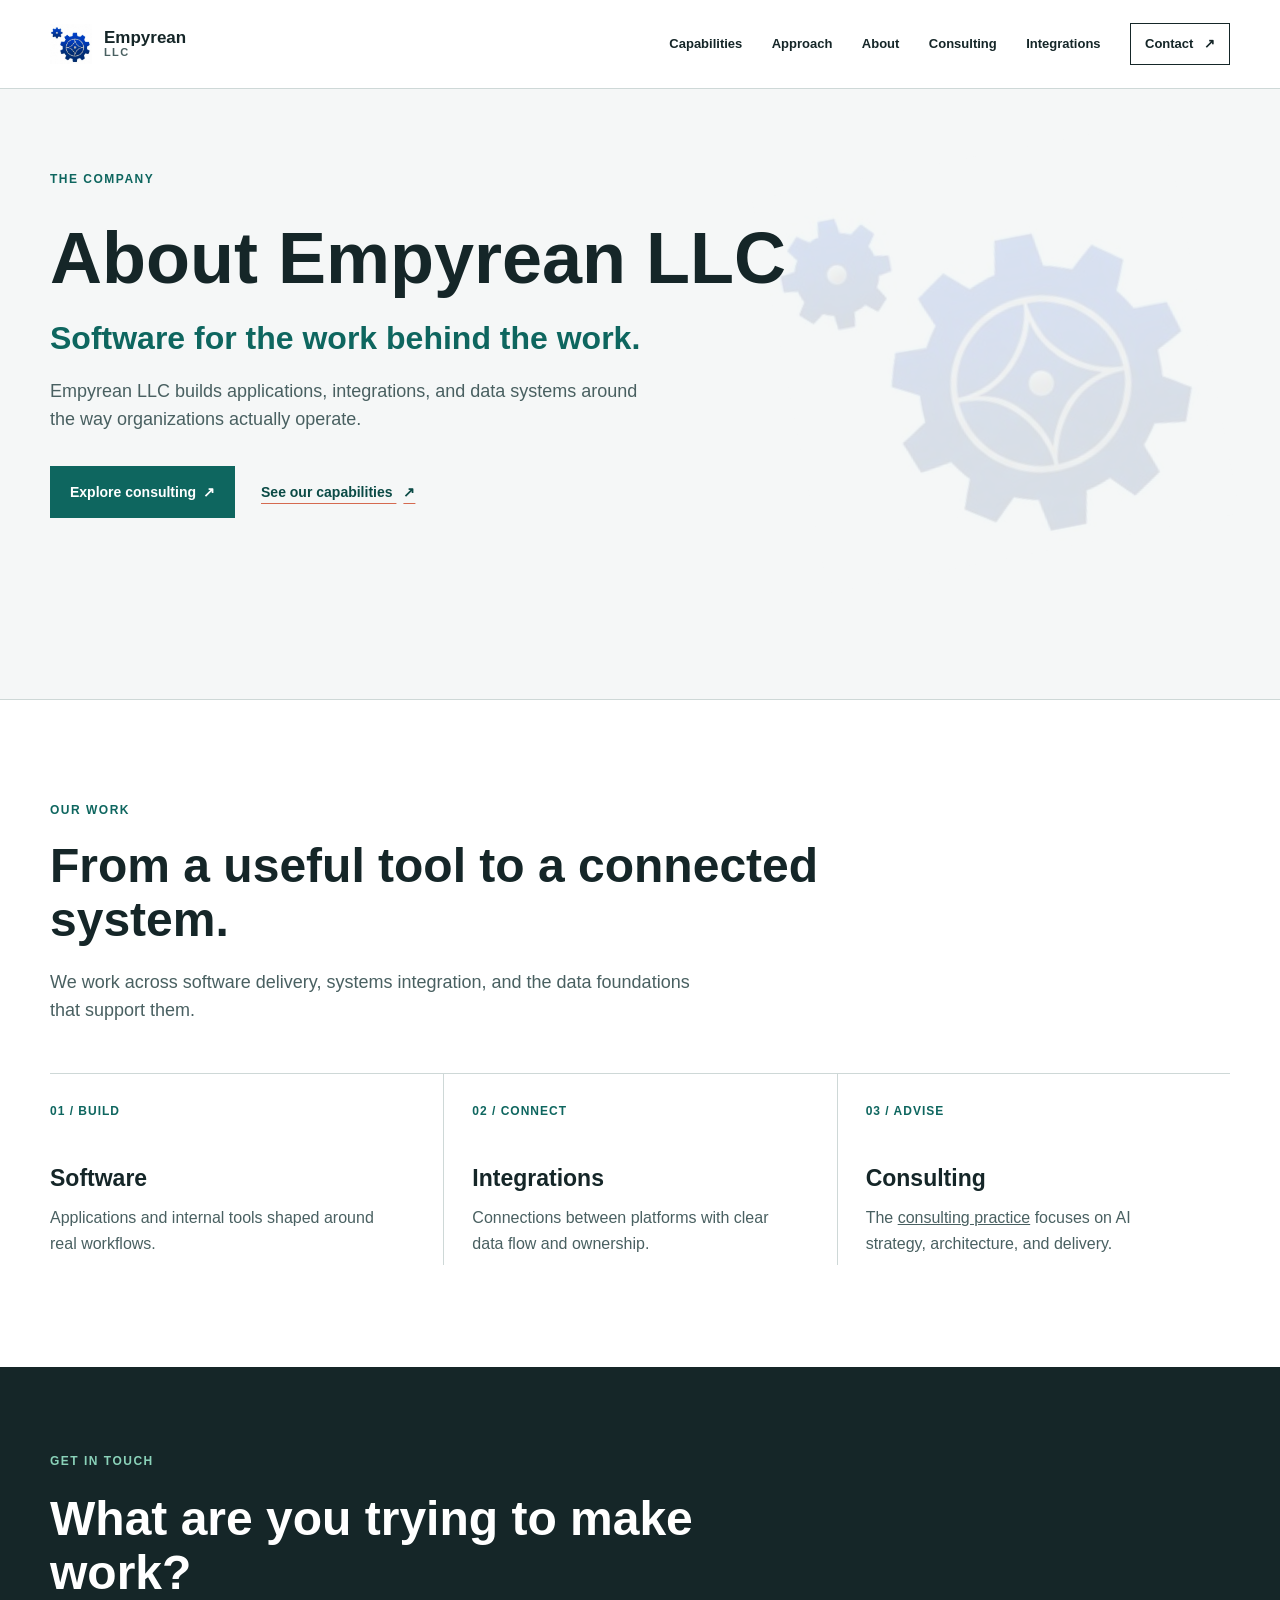
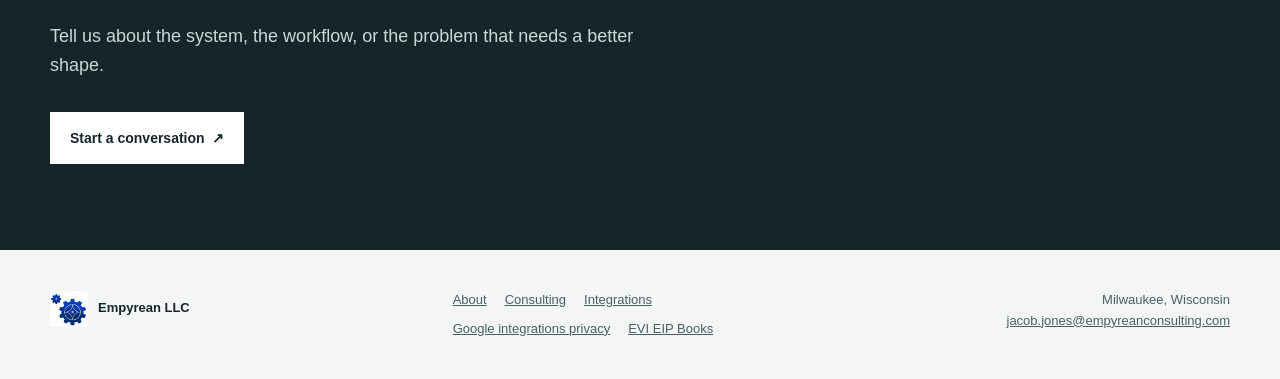
==== commit fa3e60da: "Present Empyrean LLC as site and move consulting practice [pc1-codex-4] Preserve former consulting p" ====
--- a/about/index.html
+++ b/about/index.html
@@ -1,711 +1,96 @@
-<!DOCTYPE html>
+<!doctype html>
 <html lang="en">
 <head>
-<meta charset="UTF-8">
-<meta name="google-site-verification" content="CAHDB5dFgv0zYe6Qhjd2fgvT1jPb4KAno0qpgCTAJr0" />
-<meta name="viewport" content="width=device-width, initial-scale=1.0">
-<title>About the Practice | Empyrean Consulting</title>
-<meta name="description" content="Independent technology practice helping organizations close the gap between AI strategy and execution. AI Strategy &amp; Enablement, Enterprise Architecture, and Operating Model.">
+  <meta charset="utf-8">
+  <meta name="google-site-verification" content="CAHDB5dFgv0zYe6Qhjd2fgvT1jPb4KAno0qpgCTAJr0">
+  <meta name="viewport" content="width=device-width, initial-scale=1">
+  <meta name="theme-color" content="#f5f7f7">
+  <title>About | Empyrean LLC</title>
+  <meta name="description" content="About Empyrean LLC, its software and systems work, and its consulting practice.">
+  <meta property="og:title" content="About | Empyrean LLC">
+  <meta property="og:description" content="Software, systems, and the work they serve.">
+  <meta property="og:type" content="website">
+  <meta property="og:url" content="https://empyreanconsulting.com/about/">
+  <link rel="icon" type="image/png" href="../assets/logo-gear.png">
+  <link rel="stylesheet" href="../assets/site.css">
+</head>
+<body>
+  <a class="skip-link" href="#main">Skip to content</a>
+  <header class="site-header">
+    <div class="wrap header-inner">
+      <a class="brand" href="../" aria-label="Empyrean LLC home">
+        <img src="../assets/logo-gear.png" alt="" width="42" height="42">
+        <span>Empyrean <small>LLC</small></span>
+      </a>
+      <nav aria-label="Main navigation">
+        <a href="../#capabilities">Capabilities</a>
+        <a href="../#approach">Approach</a>
+        <a href="./" aria-current="page">About</a>
+        <a href="../consulting/">Consulting</a>
+        <a href="../integrations/">Integrations</a>
+        <a class="nav-contact" href="../#contact">Contact <span aria-hidden="true">&#8599;</span></a>
+      </nav>
+    </div>
+  </header>
 
-<meta property="og:title" content="Empyrean Consulting">
-<meta property="og:description" content="Anyone can turn AI on. Getting it to deliver is a different problem.">
-<meta property="og:type" content="website">
-<meta property="og:url" content="https://empyreanconsulting.com/about/">
-
-<link rel="icon" type="image/png" href="../assets/logo-gear.png">
-<link href="https://fonts.googleapis.com/css2?family=Playfair+Display:wght@400;700;900&family=Inter:wght@300;400;500;600;700&display=swap" rel="stylesheet">
-
-<style>
-  :root {
-    --ink: #0f172a;
-    --primary: #1e3a8a;
-    --accent: #2563eb;
-    --steel: #475569;
-    --mid: #64748b;
-    --soft: #94a3b8;
-    --rule: #e2e8f0;
-    --paper: #ffffff;
-    --paper-2: #f8fafc;
-    --paper-3: #f1f5f9;
-    --max-width: 1180px;
-    --content-width: 760px;
-  }
-
-  *, *::before, *::after { box-sizing: border-box; margin: 0; padding: 0; }
-  html { scroll-behavior: smooth; }
-
-  body {
-    background: var(--paper);
-    color: var(--ink);
-    font-family: 'Inter', -apple-system, BlinkMacSystemFont, sans-serif;
-    font-weight: 400;
-    font-size: 17px;
-    line-height: 1.7;
-    -webkit-font-smoothing: antialiased;
-    -moz-osx-font-smoothing: grayscale;
-  }
-
-  /* Site navigation mirrors the homepage; section links stay local to About. */
-  .site-header { background: #fff; border-bottom: 1px solid #ced8d7; }
-  .site-header .container {
-    max-width: var(--max-width);
-    min-height: 88px;
-    margin: 0 auto;
-    padding: 16px 32px;
-    display: flex;
-    align-items: center;
-    justify-content: space-between;
-    gap: 28px;
-  }
-  .site-header .brand { display: inline-flex; align-items: center; gap: 12px; color: #152628; font: 800 17px/1.05 Arial, Helvetica, sans-serif; text-decoration: none; white-space: nowrap; }
-  .site-header .brand img { width: 42px; height: 42px; object-fit: contain; }
-  .site-header .brand small { display: block; color: #496061; font-size: 11px; font-weight: 600; letter-spacing: 1.4px; text-transform: uppercase; }
-  .site-header nav { display: flex; align-items: center; gap: clamp(16px, 2.3vw, 32px); }
-  .site-header nav a { color: #152628; font: 700 13px/1.6 Arial, Helvetica, sans-serif; text-decoration: none; }
-  .site-header nav a:hover { color: #0e665f; text-decoration: underline; text-underline-offset: 5px; }
-  .site-header .nav-contact { border: 1px solid #152628; padding: 10px 14px; }
-  .site-header .nav-contact span { margin-left: 7px; }
-  .site-header a:focus-visible, .section-nav a:focus-visible { outline: 3px solid #d56a50; outline-offset: 4px; }
-  .section-nav { position: sticky; top: 0; z-index: 100; background: rgba(248, 250, 252, .96); backdrop-filter: blur(12px); border-bottom: 1px solid var(--rule); }
-  .section-nav .container { max-width: var(--max-width); margin: 0 auto; padding: 11px 32px; display: flex; align-items: center; gap: 32px; }
-  .section-nav strong { color: var(--primary); font-size: 12px; white-space: nowrap; }
-  .section-nav .nav-links { display: flex; align-items: center; gap: 28px; overflow-x: auto; }
-  .section-nav a { color: var(--steel); font-size: 12px; font-weight: 600; text-decoration: none; white-space: nowrap; }
-  .section-nav a:hover { color: var(--accent); text-decoration: underline; text-underline-offset: 5px; }
-  @media (max-width: 900px) {
-    .site-header .container { align-items: flex-start; flex-direction: column; gap: 14px; }
-    .site-header nav { width: 100%; flex-wrap: wrap; gap: 8px 18px; }
-    .site-header nav a { padding-block: 6px; }
-    .site-header .nav-contact { border: 0; padding-inline: 0; }
-  }
-  @media (max-width: 650px) {
-    .site-header .container, .section-nav .container { padding-inline: 18px; }
-    .site-header nav { gap: 5px 16px; }
-    .site-header nav a { font-size: 12px; }
-    .section-nav .container { gap: 18px; }
-    .section-nav .nav-links { gap: 20px; }
-  }
-
-  /* SECTIONS */
-  section {
-    padding: 110px 32px;
-    border-bottom: 1px solid var(--rule);
-  }
-  section:last-of-type { border-bottom: none; }
-  .container { max-width: var(--max-width); margin: 0 auto; }
-  .content-narrow { max-width: var(--content-width); }
-
-  /* HERO */
-  .hero {
-    padding: 130px 32px 110px;
-    background: linear-gradient(180deg, var(--paper) 0%, var(--paper-2) 100%);
-    border-bottom: 2px solid var(--ink);
-    position: relative;
-    overflow: hidden;
-  }
-  .hero::before {
-    content: '';
-    position: absolute;
-    right: -200px;
-    top: -100px;
-    width: 600px;
-    height: 600px;
-    background-image: url('../assets/logo-gear.png');
-    background-size: contain;
-    background-repeat: no-repeat;
-    background-position: center;
-    opacity: 0.05;
-    z-index: 0;
-  }
-  .hero .container { position: relative; z-index: 1; }
-  .hero-eyebrow {
-    font-size: 11px;
-    font-weight: 600;
-    letter-spacing: 3.5px;
-    text-transform: uppercase;
-    color: var(--accent);
-    margin-bottom: 32px;
-  }
-  .hero h1 {
-    font-family: 'Playfair Display', serif;
-    font-size: clamp(38px, 6vw, 68px);
-    font-weight: 900;
-    line-height: 1.08;
-    letter-spacing: -1.5px;
-    margin-bottom: 32px;
-    color: var(--ink);
-    max-width: 900px;
-  }
-  .hero h1 em {
-    font-style: italic;
-    font-weight: 400;
-    color: var(--accent);
-  }
-  .hero-sub {
-    font-size: 19px;
-    color: var(--mid);
-    max-width: 620px;
-    line-height: 1.6;
-    margin-bottom: 48px;
-  }
-  .hero-meta { display: flex; flex-wrap: wrap; gap: 10px; }
-  .hero-meta .pill {
-    padding: 8px 16px;
-    background: var(--paper);
-    border: 1px solid var(--rule);
-    border-radius: 100px;
-    font-size: 12px;
-    letter-spacing: 1.5px;
-    text-transform: uppercase;
-    color: var(--steel);
-    font-weight: 500;
-  }
-
-  /* SECTION LABELS */
-  .section-label {
-    font-size: 11px;
-    font-weight: 600;
-    letter-spacing: 3.5px;
-    text-transform: uppercase;
-    color: var(--accent);
-    margin-bottom: 24px;
-    display: flex;
-    align-items: center;
-    gap: 14px;
-  }
-  .section-label::after {
-    content: '';
-    flex: 1;
-    height: 1px;
-    background: var(--rule);
-    max-width: 80px;
-  }
-
-  /* THESIS */
-  .thesis h2 {
-    font-family: 'Playfair Display', serif;
-    font-size: clamp(28px, 4vw, 40px);
-    font-weight: 700;
-    line-height: 1.2;
-    margin-bottom: 32px;
-    color: var(--ink);
-    letter-spacing: -0.5px;
-  }
-  .thesis p {
-    font-size: 18px;
-    color: var(--mid);
-    margin-bottom: 22px;
-    line-height: 1.75;
-  }
-  .thesis p strong { color: var(--ink); font-weight: 600; }
-
-  /* PILLARS */
-  .pillars-grid {
-    display: grid;
-    grid-template-columns: repeat(3, 1fr);
-    gap: 32px;
-    margin-top: 64px;
-  }
-  @media (max-width: 820px) {
-    .pillars-grid { grid-template-columns: 1fr; gap: 24px; }
-  }
-  .pillar {
-    background: var(--paper);
-    border: 1px solid var(--rule);
-    border-top: 3px solid var(--accent);
-    padding: 32px 28px;
-    transition: transform 0.2s ease, box-shadow 0.2s ease;
-  }
-  .pillar:hover {
-    transform: translateY(-2px);
-    box-shadow: 0 8px 24px rgba(15, 23, 42, 0.06);
-  }
-  .pillar-num {
-    font-family: 'Playfair Display', serif;
-    font-size: 44px;
-    font-weight: 700;
-    color: var(--rule);
-    line-height: 0.9;
-    margin-bottom: 16px;
-  }
-  .pillar h3 {
-    font-family: 'Playfair Display', serif;
-    font-size: 22px;
-    font-weight: 700;
-    margin-bottom: 14px;
-    color: var(--primary);
-    line-height: 1.25;
-  }
-  .pillar p { font-size: 15px; color: var(--mid); line-height: 1.65; }
-
-  /* APPROACH */
-  .approach { background: var(--paper-2); }
-  .approach-grid {
-    display: grid;
-    grid-template-columns: 1fr 1fr;
-    gap: 80px;
-    margin-top: 48px;
-  }
-  @media (max-width: 820px) { .approach-grid { grid-template-columns: 1fr; gap: 48px; } }
-  .approach h2 {
-    font-family: 'Playfair Display', serif;
-    font-size: clamp(28px, 4vw, 36px);
-    font-weight: 700;
-    line-height: 1.2;
-    margin-bottom: 22px;
-    letter-spacing: -0.5px;
-    color: var(--ink);
-  }
-  .approach-intro { font-size: 17px; color: var(--mid); line-height: 1.7; }
-  .approach-principle { margin-bottom: 36px; }
-  .approach-principle:last-child { margin-bottom: 0; }
-  .approach-principle h4 {
-    font-size: 17px;
-    font-weight: 600;
-    color: var(--ink);
-    margin-bottom: 8px;
-    line-height: 1.4;
-  }
-  .approach-principle p { font-size: 15.5px; color: var(--mid); line-height: 1.65; }
-  .approach-divider {
-    width: 24px;
-    height: 2px;
-    background: var(--accent);
-    margin-bottom: 12px;
-  }
-
-  /* WHO */
-  .who h2 {
-    font-family: 'Playfair Display', serif;
-    font-size: clamp(28px, 4vw, 36px);
-    font-weight: 700;
-    line-height: 1.2;
-    margin-bottom: 28px;
-    letter-spacing: -0.5px;
-    color: var(--ink);
-  }
-  .who-intro {
-    font-size: 17px;
-    color: var(--mid);
-    margin-bottom: 48px;
-    line-height: 1.7;
-    max-width: 720px;
-  }
-  .who-grid {
-    display: grid;
-    grid-template-columns: repeat(2, 1fr);
-    border-top: 1px solid var(--rule);
-  }
-  @media (max-width: 640px) { .who-grid { grid-template-columns: 1fr; } }
-  .who-item {
-    padding: 22px 28px 22px 0;
-    border-bottom: 1px solid var(--rule);
-    font-size: 16px;
-    color: var(--ink);
-    line-height: 1.5;
-    display: flex;
-    align-items: flex-start;
-    gap: 14px;
-  }
-  .who-item:nth-child(even) { padding-left: 28px; padding-right: 0; }
-  .who-item::before {
-    content: '';
-    flex-shrink: 0;
-    width: 6px;
-    height: 6px;
-    background: var(--accent);
-    border-radius: 50%;
-    margin-top: 10px;
-  }
-  @media (max-width: 640px) {
-    .who-item, .who-item:nth-child(even) { padding: 18px 0; }
-  }
-
-  /* ABOUT */
-  .about-grid {
-    display: grid;
-    grid-template-columns: 280px 1fr;
-    gap: 64px;
-    align-items: start;
-    margin-top: 48px;
-  }
-  @media (max-width: 820px) { .about-grid { grid-template-columns: 1fr; gap: 32px; } }
-  .about-card {
-    background: var(--primary);
-    background-image: linear-gradient(160deg, var(--primary) 0%, var(--ink) 100%);
-    color: #fff;
-    padding: 36px 32px;
-    position: relative;
-    overflow: hidden;
-  }
-  .about-card::before {
-    content: '';
-    position: absolute;
-    bottom: -80px;
-    right: -80px;
-    width: 240px;
-    height: 240px;
-    background-image: url('../assets/logo-gear.png');
-    background-size: contain;
-    background-repeat: no-repeat;
-    opacity: 0.1;
-  }
-  .about-card-content { position: relative; z-index: 1; }
-  .about-card h3 {
-    font-family: 'Playfair Display', serif;
-    font-size: 26px;
-    font-weight: 700;
-    margin-bottom: 4px;
-    color: #fff;
-  }
-  .about-card .role {
-    font-size: 12px;
-    letter-spacing: 2px;
-    text-transform: uppercase;
-    color: rgba(255,255,255,0.65);
-    margin-bottom: 28px;
-  }
-  .about-card .stat-block { margin-bottom: 22px; }
-  .about-card .stat-block:last-child { margin-bottom: 0; }
-  .about-card .stat-num {
-    font-family: 'Playfair Display', serif;
-    font-size: 34px;
-    font-weight: 900;
-    line-height: 1;
-    color: #fff;
-  }
-  .about-card .stat-label {
-    font-size: 11px;
-    letter-spacing: 1.5px;
-    text-transform: uppercase;
-    color: rgba(255,255,255,0.6);
-    margin-top: 6px;
-    line-height: 1.4;
-  }
-  .about-text h2 {
-    font-family: 'Playfair Display', serif;
-    font-size: clamp(28px, 4vw, 36px);
-    font-weight: 700;
-    line-height: 1.2;
-    margin-bottom: 22px;
-    letter-spacing: -0.5px;
-    color: var(--ink);
-  }
-  .about-text p {
-    font-size: 17px;
-    color: var(--mid);
-    margin-bottom: 20px;
-    line-height: 1.7;
-  }
-  .about-text p strong { color: var(--ink); font-weight: 600; }
-
-  /* CTA */
-  .cta {
-    background: var(--ink);
-    background-image: linear-gradient(135deg, var(--ink) 0%, var(--primary) 100%);
-    color: var(--paper);
-    border: none;
-    position: relative;
-    overflow: hidden;
-  }
-  .cta::before {
-    content: '';
-    position: absolute;
-    right: -150px;
-    bottom: -150px;
-    width: 500px;
-    height: 500px;
-    background-image: url('../assets/logo-gear.png');
-    background-size: contain;
-    background-repeat: no-repeat;
-    opacity: 0.07;
-  }
-  .cta .container { position: relative; z-index: 1; }
-  .cta h2 {
-    font-family: 'Playfair Display', serif;
-    font-size: clamp(32px, 5vw, 50px);
-    font-weight: 700;
-    line-height: 1.15;
-    margin-bottom: 28px;
-    color: #fff;
-    letter-spacing: -1px;
-    max-width: 800px;
-  }
-  .cta h2 em {
-    color: #93c5fd;
-    font-style: italic;
-    font-weight: 400;
-  }
-  .cta p {
-    font-size: 17px;
-    color: rgba(255,255,255,0.75);
-    max-width: 620px;
-    line-height: 1.65;
-    margin-bottom: 40px;
-  }
-  .cta-button {
-    display: inline-block;
-    background: #fff;
-    color: var(--primary);
-    padding: 18px 36px;
-    text-decoration: none;
-    font-size: 13px;
-    font-weight: 600;
-    letter-spacing: 2px;
-    text-transform: uppercase;
-    transition: background 0.2s ease, transform 0.2s ease, color 0.2s ease;
-  }
-  .cta-button:hover {
-    background: var(--accent);
-    color: #fff;
-    transform: translateY(-2px);
-  }
-  .cta-meta {
-    margin-top: 32px;
-    font-size: 12px;
-    letter-spacing: 1.5px;
-    text-transform: uppercase;
-    color: rgba(255,255,255,0.45);
-  }
-
-  /* FOOTER */
-  footer {
-    background: var(--paper-2);
-    padding: 56px 32px 40px;
-    border-top: 1px solid var(--rule);
-  }
-  footer .container {
-    display: flex;
-    justify-content: space-between;
-    align-items: center;
-    flex-wrap: wrap;
-    gap: 24px;
-  }
-  .footer-brand { display: flex; align-items: center; gap: 14px; }
-  .footer-brand img { height: 40px; width: auto; }
-  .footer-brand-text {
-    font-family: 'Inter', sans-serif;
-    font-weight: 700;
-    font-size: 15px;
-    color: var(--primary);
-    text-transform: uppercase;
-    letter-spacing: 1px;
-    line-height: 1.3;
-  }
-  .footer-brand-text .sub {
-    color: var(--steel);
-    font-weight: 400;
-    font-size: 11px;
-    letter-spacing: 2px;
-    display: block;
-  }
-  .footer-meta {
-    font-size: 12px;
-    color: var(--soft);
-    letter-spacing: 0.5px;
-    text-align: right;
-    line-height: 1.9;
-  }
-  .footer-meta a { color: var(--steel); text-decoration: none; }
-  .footer-meta a:hover { color: var(--accent); }
-  @media (max-width: 640px) {
-    footer .container { flex-direction: column; align-items: flex-start; }
-    .footer-meta { text-align: left; }
-  }
-</style>
-</head>
-
-<body>
-
-<header class="site-header">
-  <div class="container">
-    <a href="../" class="brand">
-      <img src="../assets/logo-gear.png" alt="" width="42" height="42">
-      <span>Empyrean<small>Consulting</small></span>
-    </a>
-    <nav aria-label="Main navigation">
-      <a href="../#capabilities">Capabilities</a>
-      <a href="../#approach">Approach</a>
-      <a href="./" aria-current="page">About</a>
-      <a href="../integrations/">Integrations</a>
-      <a class="nav-contact" href="../#contact">Contact <span aria-hidden="true">&#8599;</span></a>
-    </nav>
-  </div>
-</header>
-
-<nav class="section-nav" aria-label="About page sections">
-  <div class="container">
-    <strong>In this page</strong>
-    <div class="nav-links">
-      <a href="#thesis">Thesis</a>
-      <a href="#approach">Approach</a>
-      <a href="#about">About</a>
-      <a href="#contact">Contact</a>
-    </div>
-  </div>
-</nav>
-
-<section class="hero" id="top">
-  <div class="container content-narrow">
-    <div class="hero-eyebrow">Enterprise AI &amp; Technology Practice</div>
-    <h1>Anyone can turn AI on.<br>Getting it to <em>deliver</em> is a different problem.</h1>
-    <p class="hero-sub">
-      Independent technology practice. AI strategy, architecture, and delivery for organizations building AI into a real business capability.
-    </p>
-    <div class="hero-meta">
-      <span class="pill">AI Strategy &amp; Enablement</span>
-      <span class="pill">Enterprise Architecture</span>
-      <span class="pill">Operating Model</span>
-    </div>
-  </div>
-</section>
-
-<section class="thesis" id="thesis">
-  <div class="container content-narrow">
-    <div class="section-label">The Thesis</div>
-    <h2>Many AI programs risk stalling in the gap between strategy and execution.</h2>
-    <p>
-      Not because the technology failed. Because the organization wasn't ready for the integration complexity, the data quality gaps, the legacy systems, and the architectural work of bringing it all together.
-    </p>
-    <p>
-      <strong>The thing missing for AI is the thing that's been missing all along.</strong>
-    </p>
-    <p>
-      AI does require new architectural treatment, and the new layers — orchestration, context delivery, runtime governance — are real. But they sit on top of the foundational disciplines, not in place of them. The underlying architectural work is what determines whether AI compounds into a real business capability, adds to the noise, or loses the velocity needed to become an AI-native organization while it still matters.
-    </p>
-    <p>
-      AI as a productivity tool is not the same as AI as an organizational capability. The first is an IT decision. The second is an architecture, leadership, and change problem. The first can be procured easily. The second requires architectural muscle, operating model maturity, and the discipline to sustain it.
-    </p>
-
-    <div class="pillars-grid">
-      <div class="pillar">
-        <div class="pillar-num">01</div>
-        <h3>AI Strategy &amp; Enablement</h3>
-        <p>Where AI actually fits in the business, and where it doesn't. Strategy, prioritization, governance, platform direction, and the enablement work that turns intent into real business capability. Strategy that's actually about what to do, not what to buy.</p>
-      </div>
-      <div class="pillar">
-        <div class="pillar-num">02</div>
-        <h3>Enterprise Architecture</h3>
-        <p>The foundation that determines whether programs scale or stall. Lightweight, practical enterprise and business architecture that creates cohesion across siloed efforts and connects roadmap to execution. AI specifically depends on this, because it cross-connects every existing system rather than sitting beside them.</p>
-      </div>
-      <div class="pillar">
-        <div class="pillar-num">03</div>
-        <h3>Operating Model</h3>
-        <p>Structure, collaboration, and change absorption. How the organization is designed for AI, how cross-functional work actually happens, and how quickly the organization can absorb new capabilities. Two layers that have to move together: how IT itself reorganizes around AI, and how the business absorbs it into how work actually gets done.</p>
-      </div>
-    </div>
-  </div>
-</section>
-
-<section class="approach" id="approach">
-  <div class="container content-narrow">
-    <div class="section-label">How the Practice Works</div>
-    <div class="approach-grid">
-      <div>
-        <h2>A different kind of practice.</h2>
-        <p class="approach-intro">
-          AI consulting today tends to fall into one of two patterns: engineers who can't credibly advise the business, or strategists who hand off a roadmap and leave. The work Empyrean does sits between them, where architecture has to translate strategy into something that actually gets built.
-        </p>
-      </div>
-      <div>
-        <div class="approach-principle">
-          <div class="approach-divider"></div>
-          <h4>The practice builds capability, not dependency.</h4>
-          <p>Architecture diagrams can be purchased as a deliverable. The capability to operate, evolve, and translate them into business outcomes cannot. In mid-market environments especially, engagements should leave the internal team stronger and able to carry the work forward. Capability transfer is part of the work, not an add-on.</p>
-        </div>
-        <div class="approach-principle">
-          <div class="approach-divider"></div>
-          <h4>I push back when something's off.</h4>
-          <p>You're not paying for agreement. You're paying for honest perspective, including the inconvenient kind.</p>
-        </div>
-        <div class="approach-principle">
-          <div class="approach-divider"></div>
-          <h4>The practice doesn't sell software.</h4>
-          <p>No vendor partnerships. No referral fees. No platforms I'm paid to recommend. The product is architecture, experience, and judgment.</p>
+  <main id="main">
+    <section class="hero" aria-labelledby="about-title">
+      <div class="wrap hero-inner">
+        <img class="hero-mark" src="../assets/logo-gear.png" alt="" aria-hidden="true" width="266" height="254">
+        <p class="eyebrow">The company</p>
+        <h1 id="about-title">About Empyrean LLC</h1>
+        <p class="hero-statement">Software for the work behind the work.</p>
+        <p class="hero-copy">Empyrean LLC builds applications, integrations, and data systems around the way organizations actually operate.</p>
+        <div class="hero-actions">
+          <a class="button button-primary" href="../consulting/">Explore consulting <span aria-hidden="true">&#8599;</span></a>
+          <a class="text-link" href="../#capabilities">See our capabilities <span aria-hidden="true">&#8599;</span></a>
         </div>
       </div>
-    </div>
-  </div>
-</section>
+    </section>
 
-<section class="who" id="who">
-  <div class="container content-narrow">
-    <div class="section-label">Who I Work With</div>
-    <h2>AI moves faster than most organizations can absorb. If your situation is hard to articulate, you're not alone.</h2>
-    <p class="who-intro">
-      Becoming an AI-native organization can be a long journey, and each organization is unique in how, where, and when they will realize gains.
-    </p>
-    <div class="who-grid">
-      <div class="who-item">Organizations with AI investment encountering or anticipating obstacles on the path to scale</div>
-      <div class="who-item">Companies where the speed of change is outpacing the organization's ability to absorb it</div>
-      <div class="who-item">Leadership teams whose AI strategy lacks the broader architectural and business view</div>
-      <div class="who-item">Businesses with fragmented platforms that have outgrown anyone's full understanding</div>
-      <div class="who-item">Executives who want straight perspective from someone with no product to sell</div>
-      <div class="who-item">Organizations that don't know where to start and need a practical path to value</div>
-    </div>
-  </div>
-</section>
-
-<section class="about" id="about">
-  <div class="container content-narrow">
-    <div class="section-label">About</div>
-    <div class="about-grid">
-      <div class="about-card">
-        <div class="about-card-content">
-          <h3>Jacob Jones</h3>
-          <div class="role">Principal · Empyrean Consulting</div>
-          <div class="stat-block">
-            <div class="stat-num">15+</div>
-            <div class="stat-label">Years Leading Enterprise Technology Transformation</div>
-          </div>
-          <div class="stat-block">
-            <div class="stat-num">7+</div>
-            <div class="stat-label">Industries: Manufacturing, Retail, Healthcare, Financial Services, and More</div>
-          </div>
+    <section class="section capabilities" aria-labelledby="work-title">
+      <div class="wrap">
+        <div class="section-head">
+          <p class="eyebrow">Our work</p>
+          <h2 id="work-title">From a useful tool to a connected system.</h2>
+          <p>We work across software delivery, systems integration, and the data foundations that support them.</p>
+        </div>
+        <div class="capability-grid">
+          <article class="capability">
+            <span class="capability-index">01 / Build</span>
+            <h3>Software</h3>
+            <p>Applications and internal tools shaped around real workflows.</p>
+          </article>
+          <article class="capability">
+            <span class="capability-index">02 / Connect</span>
+            <h3>Integrations</h3>
+            <p>Connections between platforms with clear data flow and ownership.</p>
+          </article>
+          <article class="capability">
+            <span class="capability-index">03 / Advise</span>
+            <h3>Consulting</h3>
+            <p>The <a href="../consulting/">consulting practice</a> focuses on AI strategy, architecture, and delivery.</p>
+          </article>
         </div>
       </div>
-      <div class="about-text">
-        <h2>Background</h2>
-        <p>
-          I've spent more than fifteen years leading enterprise transformation: ERP modernization, enterprise architecture, cybersecurity, cloud, data, and the operating models that hold it all together. AI is the most current expression of that work — and probably the most important. The constant has been turning fragmented environments into coherent ones, and aligning technology to business outcomes rather than the other way around.
-        </p>
-        <p>
-          That range matters. Most transformation challenges are more similar across industries than people might think — fragmented data, integration debt, missing architecture (business or technical), misaligned operating models, governance that's missing or exists on paper and not in decisions. Seeing the same patterns play out in different environments is a sign that the keys to success are most often foundational.
-        </p>
-        <p>
-          <strong>What I bring to engagements is executive-level perspective, architectural depth, and the technical credibility to evaluate, prototype, and assist with or oversee deployment.</strong>
-        </p>
+    </section>
+
+    <section class="contact" aria-labelledby="contact-title">
+      <div class="wrap contact-inner">
+        <p class="eyebrow">Get in touch</p>
+        <h2 id="contact-title">What are you trying to make work?</h2>
+        <p>Tell us about the system, the workflow, or the problem that needs a better shape.</p>
+        <a class="button button-light" href="mailto:jacob.jones@empyreanconsulting.com?subject=Software%20project%20inquiry">Start a conversation <span aria-hidden="true">&#8599;</span></a>
       </div>
+    </section>
+  </main>
+
+  <footer class="site-footer">
+    <div class="wrap footer-inner">
+      <div class="footer-brand"><img src="../assets/logo-gear.png" alt="" width="38" height="38"><span>Empyrean LLC</span></div>
+      <div class="footer-links"><a href="./">About</a><a href="../consulting/">Consulting</a><a href="../integrations/">Integrations</a><a href="../integrations/privacy/">Google integrations privacy</a><a href="../integrations/quickbooks/">EVI EIP Books</a></div>
+      <p>Milwaukee, Wisconsin<br><a href="mailto:jacob.jones@empyreanconsulting.com">jacob.jones@empyreanconsulting.com</a></p>
     </div>
-  </div>
-</section>
-
-<section class="cta" id="contact">
-  <div class="container content-narrow">
-    <h2>If this sounds like the kind of conversation you've been wanting to have, <em>let's have it.</em></h2>
-    <p>
-      A 45-minute discovery call. No pitch, no slides. A real conversation about where you are and where you want to go. If there's a fit, we'll talk about what an engagement might look like.
-    </p>
-    <a href="mailto:jacob.jones@empyreanconsulting.com?subject=Empyrean%20Consulting%20%E2%80%94%20Discovery%20Conversation" class="cta-button">Start a Conversation →</a>
-    <div class="cta-meta">Empyrean Consulting · Milwaukee, WI · 414-305-8401</div>
-  </div>
-</section>
-
-<footer>
-  <div class="container">
-    <div class="footer-brand">
-      <img src="../assets/logo-gear.png" alt="Empyrean Consulting">
-      <div class="footer-brand-text">
-        Empyrean<span class="sub">Consulting</span>
-      </div>
-    </div>
-    <div class="footer-meta">
-      <a href="mailto:jacob.jones@empyreanconsulting.com">jacob.jones@empyreanconsulting.com</a> · 414-305-8401<br>
-      © Empyrean Consulting · Milwaukee, WI<br>
-      <a href="../integrations/">Integrations</a> · <a href="../integrations/privacy/">Integrations privacy</a>
-    </div>
-  </div>
-</footer>
-
+  </footer>
 </body>
 </html>
--- a/assets/site.css
+++ b/assets/site.css
@@ -0,0 +1,123 @@
+:root {
+  --ink: #152628;
+  --muted: #496061;
+  --line: #ced8d7;
+  --paper: #fff;
+  --wash: #f5f7f7;
+  --teal: #0e665f;
+  --teal-dark: #0b4b46;
+  --coral: #d56a50;
+  --blue: #1746a2;
+}
+*, *::before, *::after { box-sizing: border-box; }
+html { scroll-behavior: smooth; }
+body { margin: 0; background: var(--paper); color: var(--ink); font: 16px/1.6 Arial, Helvetica, sans-serif; }
+a { color: inherit; }
+a:focus-visible { outline: 3px solid var(--coral); outline-offset: 4px; }
+img { max-width: 100%; }
+.wrap { width: min(100% - 48px, 1180px); margin-inline: auto; }
+.skip-link { position: absolute; z-index: 10; top: -70px; left: 20px; padding: 10px 16px; background: var(--ink); color: white; }
+.skip-link:focus { top: 12px; }
+.site-header { background: white; border-bottom: 1px solid var(--line); }
+.header-inner { display: flex; align-items: center; justify-content: space-between; gap: 28px; min-height: 88px; }
+.brand { display: inline-flex; gap: 12px; align-items: center; color: var(--ink); font-weight: 800; font-size: 17px; line-height: 1.05; text-decoration: none; white-space: nowrap; }
+.brand img { width: 42px; height: 42px; object-fit: contain; }
+.brand small { display: block; color: var(--muted); font-size: 11px; font-weight: 600; text-transform: uppercase; letter-spacing: 1.4px; }
+.site-header nav { display: flex; align-items: center; gap: clamp(16px, 2.3vw, 32px); }
+.site-header nav a { text-decoration: none; font-size: 13px; font-weight: 700; }
+.site-header nav a:hover, .footer-links a:hover { color: var(--teal); text-decoration: underline; text-underline-offset: 5px; }
+.nav-contact { border: 1px solid var(--ink); padding: 10px 14px; }
+.nav-contact span, .text-link span, .button span { margin-left: 7px; }
+.hero { position: relative; overflow: hidden; background: var(--wash); border-bottom: 1px solid var(--line); }
+.hero-inner { position: relative; min-height: min(610px, calc(100svh - 175px)); padding-block: 82px 86px; }
+.hero-mark { position: absolute; width: clamp(210px, 33vw, 420px); height: auto; top: 11%; right: 2%; opacity: .12; mix-blend-mode: multiply; transform: rotate(-11deg); pointer-events: none; }
+.eyebrow { color: var(--teal); text-transform: uppercase; font-size: 12px; font-weight: 800; letter-spacing: 1.5px; line-height: 1.4; }
+.hero .eyebrow { margin: 0 0 30px; }
+h1, h2, h3, p { margin-top: 0; }
+h1, h2, h3 { line-height: 1.13; }
+h1 { position: relative; max-width: 780px; margin-bottom: 20px; font-size: 72px; letter-spacing: 0; }
+.hero-statement { position: relative; color: var(--teal); max-width: 790px; margin-bottom: 20px; font-size: 32px; line-height: 1.22; font-weight: 700; }
+.hero-copy { position: relative; max-width: 600px; color: var(--muted); font-size: 18px; line-height: 1.55; }
+.hero-actions { position: relative; display: flex; flex-wrap: wrap; align-items: center; gap: 26px; margin-top: 32px; }
+.button { display: inline-flex; align-items: center; justify-content: center; min-height: 52px; padding: 12px 20px; font-size: 14px; font-weight: 800; text-decoration: none; }
+.button-primary { background: var(--teal); color: white; }
+.button-primary:hover { background: var(--teal-dark); }
+.text-link { display: inline-block; color: var(--teal-dark); font-size: 14px; font-weight: 800; text-decoration: underline; text-decoration-color: var(--coral); text-underline-offset: 6px; }
+.text-link:hover { color: var(--blue); }
+.intro { border-bottom: 1px solid var(--line); }
+.intro-inner { display: flex; align-items: center; gap: 28px; padding-block: 31px; }
+.intro-inner p { flex: 1; max-width: 475px; margin: 0; color: var(--muted); font-size: 15px; font-weight: 600; }
+.intro-rule { width: 40px; height: 2px; background: var(--coral); flex: none; }
+.section { padding-block: clamp(70px, 8vw, 112px); }
+.section-head { max-width: 800px; margin-bottom: 48px; }
+.section-head .eyebrow, .approach .eyebrow, .integrations .eyebrow { margin-bottom: 20px; }
+.section h2, .contact h2 { font-size: 48px; letter-spacing: 0; }
+.section-head h2 { margin-bottom: 20px; }
+.section-head > p:last-child { color: var(--muted); max-width: 650px; font-size: 18px; }
+.capability-grid { display: grid; grid-template-columns: repeat(3, minmax(0, 1fr)); border-top: 1px solid var(--line); }
+.capability { padding: 28px 28px 8px 0; }
+.capability + .capability { border-left: 1px solid var(--line); padding-left: 28px; }
+.capability-index { display: block; margin-bottom: 44px; color: var(--teal); font-size: 12px; font-weight: 800; text-transform: uppercase; letter-spacing: 1px; }
+.capability h3 { font-size: 23px; margin-bottom: 14px; }
+.capability p { color: var(--muted); max-width: 325px; margin-bottom: 0; }
+.approach { background: var(--wash); border-block: 1px solid var(--line); }
+.approach-inner { display: grid; grid-template-columns: minmax(0, 1fr) minmax(0, .9fr); gap: clamp(50px, 8vw, 120px); }
+.approach-lead h2 { max-width: 580px; }
+.approach-lead > p:not(.eyebrow) { max-width: 560px; color: var(--muted); font-size: 17px; }
+.approach-list { margin: 0; padding: 0; list-style: none; border-top: 1px solid var(--line); }
+.approach-list li { display: grid; grid-template-columns: 42px 1fr; gap: 20px; padding-block: 24px; border-bottom: 1px solid var(--line); }
+.approach-list li > span { color: var(--coral); font-size: 13px; font-weight: 800; }
+.approach-list h3 { font-size: 20px; margin-bottom: 8px; }
+.approach-list p { color: var(--muted); margin-bottom: 0; }
+.integrations-inner { display: grid; grid-template-columns: 1fr .7fr; gap: 90px; align-items: end; }
+.integrations h2 { max-width: 570px; margin-bottom: 0; }
+.integrations-inner > div:last-child p { color: var(--muted); font-size: 17px; }
+.contact { padding-block: 86px; background: var(--ink); color: white; }
+.contact .eyebrow { color: #8ad2b9; }
+.contact h2 { max-width: 740px; margin-block: 22px; }
+.contact-inner > p:not(.eyebrow) { max-width: 620px; color: #c9d8d7; font-size: 18px; }
+.button-light { background: white; color: var(--ink); margin-top: 14px; }
+.button-light:hover { background: #e5f0ed; }
+.site-footer { padding-block: 40px; background: #f4f6f6; color: var(--muted); font-size: 13px; }
+.footer-inner { display: grid; grid-template-columns: 1fr 1fr 1fr; gap: 28px; align-items: start; }
+.footer-brand { display: flex; align-items: center; gap: 10px; color: var(--ink); font-weight: 800; }
+.footer-brand img { width: 38px; height: 38px; object-fit: contain; }
+.footer-links { display: flex; flex-wrap: wrap; gap: 8px 18px; }
+.footer-inner p { margin-bottom: 0; text-align: right; }
+@media (max-width: 900px) {
+  .header-inner { align-items: flex-start; flex-direction: column; padding-block: 16px; gap: 14px; }
+  .site-header nav { width: 100%; flex-wrap: wrap; gap: 8px 18px; }
+  .site-header nav a { padding-block: 6px; }
+  .nav-contact { border: 0; padding-inline: 0; }
+  .hero-inner { min-height: 0; }
+  h1 { font-size: 56px; }
+  .section h2, .contact h2 { font-size: 40px; }
+  .hero-mark { top: 15%; right: -6%; }
+  .integrations-inner { gap: 50px; }
+}
+@media (max-width: 650px) {
+  .wrap { width: min(100% - 36px, 1180px); }
+  .site-header nav { gap: 5px 16px; }
+  .site-header nav a { font-size: 12px; }
+  .hero-inner { padding-block: 38px 42px; }
+  .hero .eyebrow { margin-bottom: 16px; }
+  .hero-mark { width: 230px; top: 12%; right: -35%; opacity: .08; }
+  h1 { font-size: 42px; margin-bottom: 14px; }
+  .hero-statement { font-size: 23px; margin-bottom: 12px; }
+  .hero-copy { font-size: 16px; }
+  .hero-actions { gap: 12px 18px; margin-top: 20px; }
+  .section h2, .contact h2 { font-size: 34px; }
+  .intro-inner { align-items: flex-start; flex-direction: column; gap: 16px; }
+  .intro-rule { width: 28px; }
+  .capability-grid, .approach-inner, .integrations-inner, .footer-inner { display: block; }
+  .capability { padding: 23px 0 26px; border-bottom: 1px solid var(--line); }
+  .capability + .capability { border-left: 0; padding-left: 0; }
+  .capability-index { margin-bottom: 20px; }
+  .capability h3 { font-size: 21px; }
+  .approach-list { margin-top: 40px; }
+  .integrations-inner > div:last-child { margin-top: 28px; }
+  .contact { padding-block: 70px; }
+  .footer-links { margin-block: 25px; }
+  .footer-inner p { text-align: left; }
+}
+@media (prefers-reduced-motion: reduce) { html { scroll-behavior: auto; } }
